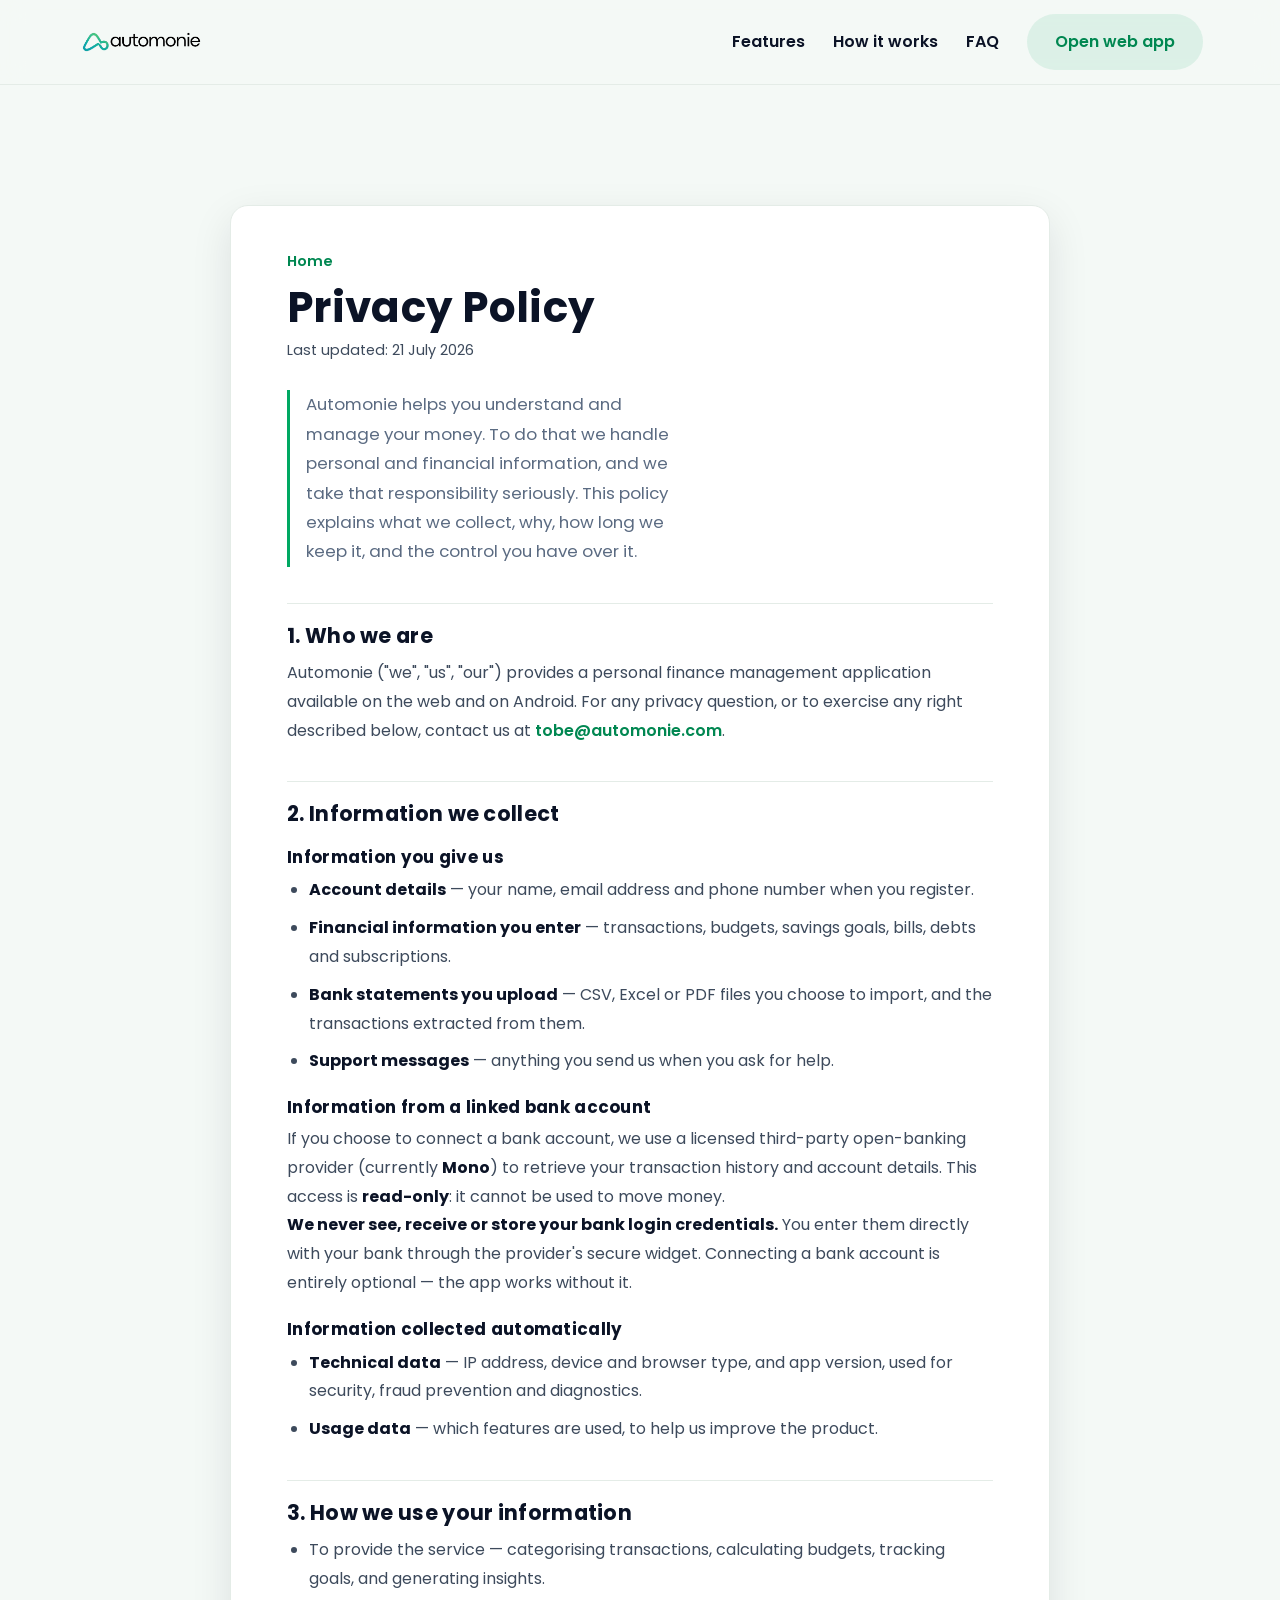
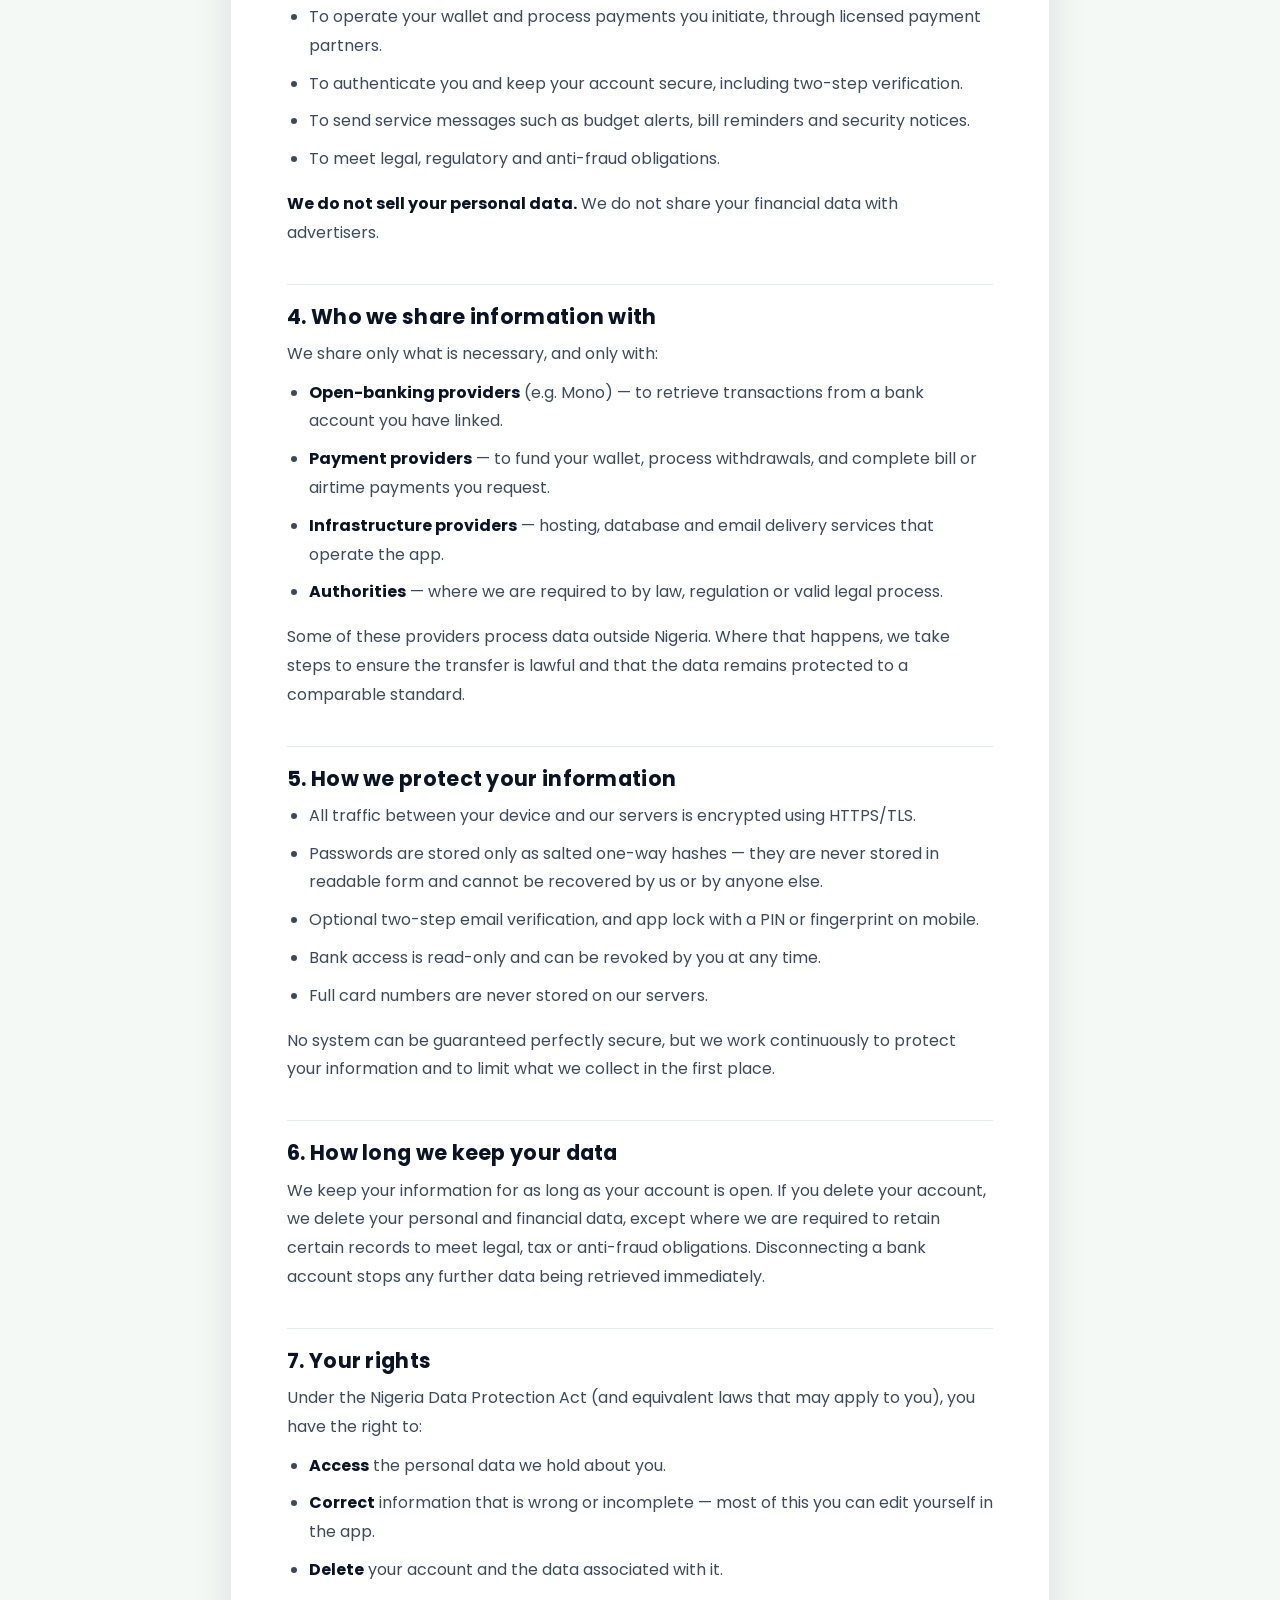
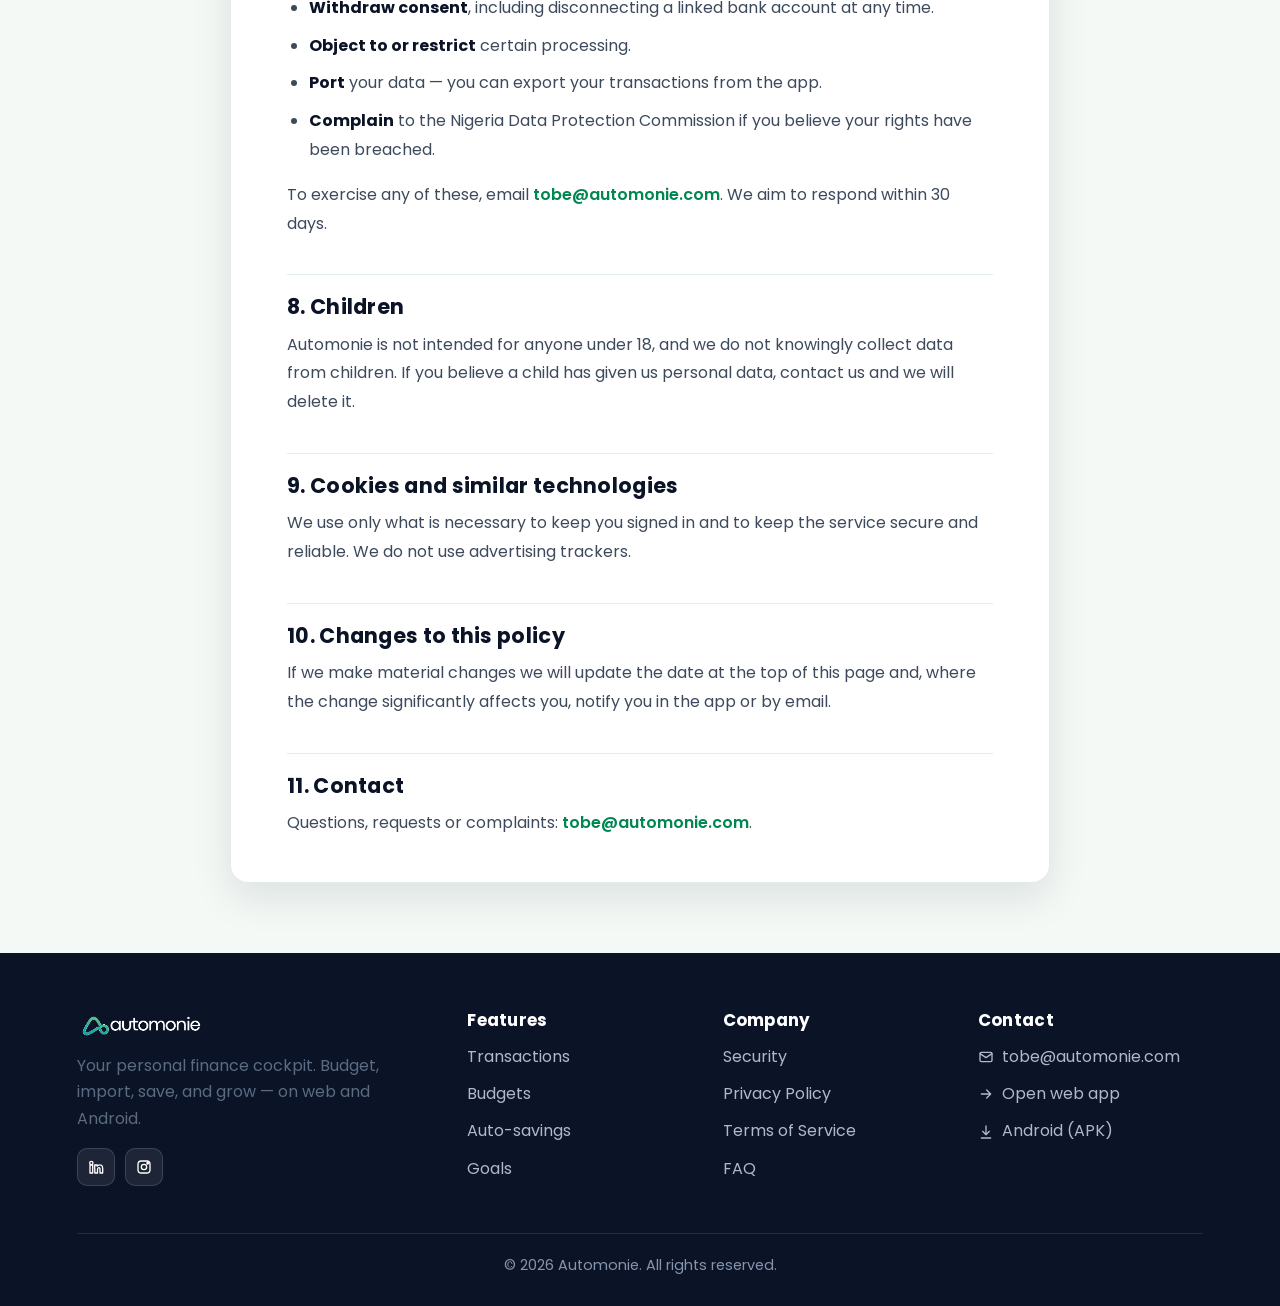
==== privacy.html @ 07c2c946 "Add privacy/terms pages, security section, trust strip, social cards, SEO (sitemap, robots, JSON-LD)" ====
<!DOCTYPE html>
<html lang="en">
<head>
<meta charset="UTF-8" />
<meta name="viewport" content="width=device-width, initial-scale=1.0" />
<title>Privacy Policy — Automonie</title>
<meta name="description" content="How Automonie collects, uses, stores and protects your personal and financial information, and the rights you have under the Nigeria Data Protection Act." />
<meta name="theme-color" content="#0b1326" />
<link rel="canonical" href="https://automonie.com/privacy.html" />
<meta property="og:type" content="website" />
<meta property="og:site_name" content="Automonie" />
<meta property="og:title" content="Privacy Policy — Automonie" />
<meta property="og:description" content="How Automonie collects, uses, stores and protects your personal and financial information." />
<meta property="og:url" content="https://automonie.com/privacy.html" />
<meta property="og:image" content="https://automonie.com/assets/og-cover.png" />
<meta name="twitter:card" content="summary_large_image" />
<link rel="icon" type="image/png" href="assets/logo-mark.png" />
<link rel="preconnect" href="https://fonts.googleapis.com" />
<link rel="preconnect" href="https://fonts.gstatic.com" crossorigin />
<link href="https://fonts.googleapis.com/css2?family=Poppins:wght@400;500;600;700&display=swap" rel="stylesheet" />
<link rel="stylesheet" href="assets/site.css" />
</head>
<body>
<header class="nav" id="top">
  <a href="index.html#top" class="brand"><img src="assets/logo-full-dark.png" alt="Automonie" class="brand-img"></a>
  <nav class="nav-links" id="navLinks">
    <a href="index.html#features">Features</a>
    <a href="index.html#how">How it works</a>
    <a href="index.html#faq">FAQ</a>
    <a class="btn btn-ghost" data-app="web">Open web app</a>
  </nav>
  <button class="nav-toggle" id="navToggle" aria-label="Menu"><svg class="ic" style="width:26px;height:26px" viewBox="0 0 24 24"><path d="M3 6h18M3 12h18M3 18h18"/></svg></button>
</header>

<section class="legal">
  <div class="legal-in">
    <div class="crumbs"><a href="index.html">Home</a> <span>/</span> <span>Privacy Policy</span></div>
    <h1>Privacy Policy</h1>
    <p class="legal-meta">Last updated: 21 July 2026</p>

    <p class="lead">Automonie helps you understand and manage your money. To do that we handle personal and financial information, and we take that responsibility seriously. This policy explains what we collect, why, how long we keep it, and the control you have over it.</p>

    <h2>1. Who we are</h2>
    <p>Automonie ("we", "us", "our") provides a personal finance management application available on the web and on Android. For any privacy question, or to exercise any right described below, contact us at <a href="mailto:tobe@automonie.com">tobe@automonie.com</a>.</p>

    <h2>2. Information we collect</h2>
    <h3>Information you give us</h3>
    <ul>
      <li><strong>Account details</strong> — your name, email address and phone number when you register.</li>
      <li><strong>Financial information you enter</strong> — transactions, budgets, savings goals, bills, debts and subscriptions.</li>
      <li><strong>Bank statements you upload</strong> — CSV, Excel or PDF files you choose to import, and the transactions extracted from them.</li>
      <li><strong>Support messages</strong> — anything you send us when you ask for help.</li>
    </ul>

    <h3>Information from a linked bank account</h3>
    <p>If you choose to connect a bank account, we use a licensed third-party open-banking provider (currently <strong>Mono</strong>) to retrieve your transaction history and account details. This access is <strong>read-only</strong>: it cannot be used to move money.</p>
    <p><strong>We never see, receive or store your bank login credentials.</strong> You enter them directly with your bank through the provider's secure widget. Connecting a bank account is entirely optional — the app works without it.</p>

    <h3>Information collected automatically</h3>
    <ul>
      <li><strong>Technical data</strong> — IP address, device and browser type, and app version, used for security, fraud prevention and diagnostics.</li>
      <li><strong>Usage data</strong> — which features are used, to help us improve the product.</li>
    </ul>

    <h2>3. How we use your information</h2>
    <ul>
      <li>To provide the service — categorising transactions, calculating budgets, tracking goals, and generating insights.</li>
      <li>To operate your wallet and process payments you initiate, through licensed payment partners.</li>
      <li>To authenticate you and keep your account secure, including two-step verification.</li>
      <li>To send service messages such as budget alerts, bill reminders and security notices.</li>
      <li>To meet legal, regulatory and anti-fraud obligations.</li>
    </ul>
    <p><strong>We do not sell your personal data.</strong> We do not share your financial data with advertisers.</p>

    <h2>4. Who we share information with</h2>
    <p>We share only what is necessary, and only with:</p>
    <ul>
      <li><strong>Open-banking providers</strong> (e.g. Mono) — to retrieve transactions from a bank account you have linked.</li>
      <li><strong>Payment providers</strong> — to fund your wallet, process withdrawals, and complete bill or airtime payments you request.</li>
      <li><strong>Infrastructure providers</strong> — hosting, database and email delivery services that operate the app.</li>
      <li><strong>Authorities</strong> — where we are required to by law, regulation or valid legal process.</li>
    </ul>
    <p>Some of these providers process data outside Nigeria. Where that happens, we take steps to ensure the transfer is lawful and that the data remains protected to a comparable standard.</p>

    <h2>5. How we protect your information</h2>
    <ul>
      <li>All traffic between your device and our servers is encrypted using HTTPS/TLS.</li>
      <li>Passwords are stored only as salted one-way hashes — they are never stored in readable form and cannot be recovered by us or by anyone else.</li>
      <li>Optional two-step email verification, and app lock with a PIN or fingerprint on mobile.</li>
      <li>Bank access is read-only and can be revoked by you at any time.</li>
      <li>Full card numbers are never stored on our servers.</li>
    </ul>
    <p>No system can be guaranteed perfectly secure, but we work continuously to protect your information and to limit what we collect in the first place.</p>

    <h2>6. How long we keep your data</h2>
    <p>We keep your information for as long as your account is open. If you delete your account, we delete your personal and financial data, except where we are required to retain certain records to meet legal, tax or anti-fraud obligations. Disconnecting a bank account stops any further data being retrieved immediately.</p>

    <h2>7. Your rights</h2>
    <p>Under the Nigeria Data Protection Act (and equivalent laws that may apply to you), you have the right to:</p>
    <ul>
      <li><strong>Access</strong> the personal data we hold about you.</li>
      <li><strong>Correct</strong> information that is wrong or incomplete — most of this you can edit yourself in the app.</li>
      <li><strong>Delete</strong> your account and the data associated with it.</li>
      <li><strong>Withdraw consent</strong>, including disconnecting a linked bank account at any time.</li>
      <li><strong>Object to or restrict</strong> certain processing.</li>
      <li><strong>Port</strong> your data — you can export your transactions from the app.</li>
      <li><strong>Complain</strong> to the Nigeria Data Protection Commission if you believe your rights have been breached.</li>
    </ul>
    <p>To exercise any of these, email <a href="mailto:tobe@automonie.com">tobe@automonie.com</a>. We aim to respond within 30 days.</p>

    <h2>8. Children</h2>
    <p>Automonie is not intended for anyone under 18, and we do not knowingly collect data from children. If you believe a child has given us personal data, contact us and we will delete it.</p>

    <h2>9. Cookies and similar technologies</h2>
    <p>We use only what is necessary to keep you signed in and to keep the service secure and reliable. We do not use advertising trackers.</p>

    <h2>10. Changes to this policy</h2>
    <p>If we make material changes we will update the date at the top of this page and, where the change significantly affects you, notify you in the app or by email.</p>

    <h2>11. Contact</h2>
    <p>Questions, requests or complaints: <a href="mailto:tobe@automonie.com">tobe@automonie.com</a>.</p>
  </div>
</section>

<footer class="footer" id="contact">
  <div class="footer-grid">
    <div>
      <div class="brand"><img src="assets/logo-full-light.png" alt="Automonie" class="brand-img"></div>
      <p class="muted">Your personal finance cockpit. Budget, import, save, and grow — on web and Android.</p>
      <div class="social">
        <a href="https://www.linkedin.com/company/automonie/" target="_blank" rel="noopener" aria-label="Automonie on LinkedIn"><svg class="ic" viewBox="0 0 24 24"><path d="M4.98 3.5a2.5 2.5 0 1 1 0 5 2.5 2.5 0 0 1 0-5zM3 9h4v12H3zM10 9h3.8v1.7h.05a4.2 4.2 0 0 1 3.75-2c4 0 4.4 2.4 4.4 5.6V21h-4v-5.2c0-1.25 0-2.85-1.75-2.85s-2 1.35-2 2.75V21h-4z"/></svg></a>
        <a href="https://www.instagram.com/automonie.ng/" target="_blank" rel="noopener" aria-label="Automonie on Instagram"><svg class="ic" viewBox="0 0 24 24"><rect x="3" y="3" width="18" height="18" rx="5"/><circle cx="12" cy="12" r="4"/><circle cx="17.5" cy="6.5" r="1.2"/></svg></a>
      </div>
    </div>
    <div><h4>Features</h4><a href="features/transactions.html">Transactions</a><a href="features/budgets.html">Budgets</a><a href="features/auto-savings.html">Auto-savings</a><a href="features/goals.html">Goals</a></div>
    <div><h4>Company</h4><a href="index.html#security">Security</a><a href="privacy.html">Privacy Policy</a><a href="terms.html">Terms of Service</a><a href="index.html#faq">FAQ</a></div>
    <div><h4>Contact</h4>
      <a href="mailto:tobe@automonie.com"><svg class="ic" viewBox="0 0 24 24"><rect x="3" y="5" width="18" height="14" rx="2"/><path d="M3 7l9 6 9-6"/></svg> tobe@automonie.com</a>
      <a data-app="web"><svg class="ic" viewBox="0 0 24 24"><path d="M5 12h14M13 6l6 6-6 6"/></svg> Open web app</a>
      <a data-app="apk"><svg class="ic" viewBox="0 0 24 24"><path d="M12 3v12M7 11l5 5 5-5M5 21h14"/></svg> Android (APK)</a>
    </div>
  </div>
  <div class="footer-bottom">© <span id="year"></span> Automonie. All rights reserved.</div>
</footer>

<script src="assets/site.js"></script>
</body>
</html>
---- assets/site.css ----
/* ===== Automonie marketing site — shared styles ===== */
:root{
  --green:#00a862; --green-d:#008751; --mint:#38d39f;
  --navy:#0b1326; --navy-2:#131d33;
  --bg:#f4f9f6; --card:#fff; --text:#0b1326; --muted:#5b6b82; --border:#e4ece7;
  --gold:#f7c948; --radius:18px; --shadow:0 14px 40px rgba(11,19,38,.10); --maxw:1140px;
}
*{box-sizing:border-box;margin:0;padding:0}
html{scroll-behavior:smooth}
body{font-family:'Poppins',system-ui,sans-serif;color:var(--text);background:var(--bg);line-height:1.65;-webkit-font-smoothing:antialiased;overflow-x:hidden}
h1,h2,h3,h4{font-weight:700;line-height:1.12;letter-spacing:.3px}
a{color:inherit;text-decoration:none}
svg{display:block}
img{max-width:100%}
.ic{width:1.25em;height:1.25em;stroke:currentColor;stroke-width:2;fill:none;stroke-linecap:round;stroke-linejoin:round}
.grad{background:linear-gradient(120deg,var(--green),var(--mint));-webkit-background-clip:text;background-clip:text;-webkit-text-fill-color:transparent}
.eyebrow{display:inline-block;font-weight:700;font-size:.82rem;letter-spacing:.16em;text-transform:uppercase;color:var(--green-d);margin-bottom:14px}
.muted{color:var(--muted)}

/* Buttons */
.btn{display:inline-flex;align-items:center;gap:9px;font-family:inherit;font-weight:600;font-size:1rem;padding:13px 26px;border-radius:999px;cursor:pointer;border:2px solid transparent;transition:transform .15s,box-shadow .15s,background .15s,color .15s;white-space:nowrap}
.btn:hover{transform:translateY(-3px)}
.btn .ic{width:18px;height:18px}
.btn-primary{background:var(--green);color:#fff;box-shadow:0 10px 26px rgba(0,168,98,.34)}
.btn-primary:hover{background:var(--green-d)}
.btn-outline{background:transparent;color:var(--navy);border-color:var(--border)}
.btn-outline:hover{border-color:var(--green);color:var(--green-d)}
.btn-ghost{background:rgba(0,168,98,.1);color:var(--green-d)}
.btn-dark{background:var(--navy);color:#fff}
/* App-store style buttons */
.store{display:inline-flex;align-items:center;gap:11px;background:#0b1326;color:#fff;border-radius:14px;padding:10px 20px;border:1px solid rgba(255,255,255,.14);transition:transform .15s,background .15s}
.store:hover{transform:translateY(-3px);background:#16213e}
.store .ic{width:24px;height:24px;stroke-width:1.6}
.store small{display:block;font-size:.66rem;color:rgba(255,255,255,.7);line-height:1.2;font-weight:500}
.store b{display:block;font-size:1.02rem;font-weight:700;line-height:1.15}
.store.light{background:#fff;color:var(--navy);border-color:var(--border)}
.store.light small{color:var(--muted)}

/* Nav */
.nav{position:sticky;top:0;z-index:50;display:flex;align-items:center;justify-content:space-between;gap:20px;padding:14px 6vw;background:rgba(244,249,246,.82);backdrop-filter:blur(12px);border-bottom:1px solid var(--border)}
.brand{font-weight:700;font-size:1.4rem;color:var(--navy);display:flex;align-items:center;gap:8px}
.brand .logo{width:30px;height:30px;border-radius:9px;background:linear-gradient(135deg,var(--green),var(--mint));display:grid;place-items:center;color:#fff}
.brand .logo .ic{width:18px;height:18px}
.brand-accent{color:var(--green-d)}
.brand-img{height:30px;width:auto;display:block}
.footer .brand-img{height:30px}
.nav-links{display:flex;align-items:center;gap:28px;font-weight:600}
.nav-links a:not(.btn):hover{color:var(--green-d)}
.nav-toggle{display:none;background:none;border:none;cursor:pointer;color:var(--navy)}

/* Features dropdown */
.has-drop{position:relative}
.drop-btn{display:inline-flex;align-items:center;gap:6px;cursor:pointer;font-weight:600;color:inherit;background:none;border:none;font-family:inherit;font-size:1rem}
.drop-btn:hover{color:var(--green-d)}
.drop-btn .ic{width:16px;height:16px;transition:transform .2s}
.has-drop:hover .drop-btn .ic,.has-drop:focus-within .drop-btn .ic{transform:rotate(180deg)}
.drop-menu{position:absolute;top:calc(100% + 14px);left:50%;transform:translateX(-50%) translateY(8px);background:#fff;border:1px solid var(--border);border-radius:18px;box-shadow:var(--shadow);padding:12px;width:380px;display:grid;grid-template-columns:1fr 1fr;gap:4px;opacity:0;visibility:hidden;transition:opacity .18s,transform .18s;z-index:60}
.drop-menu::before{content:'';position:absolute;top:-16px;left:0;right:0;height:16px}
.has-drop:hover .drop-menu,.has-drop:focus-within .drop-menu{opacity:1;visibility:visible;transform:translateX(-50%) translateY(0)}
.drop-menu a{display:flex;gap:11px;align-items:center;padding:10px 12px;border-radius:12px;font-size:.92rem;font-weight:600;color:var(--navy)}
.drop-menu a:hover{background:rgba(0,168,98,.09)}
.drop-menu a .di{width:38px;height:38px;border-radius:11px;display:grid;place-items:center;background:rgba(0,168,98,.12);color:var(--green-d);flex-shrink:0}
.drop-menu a .di .ic{width:20px;height:20px}
.drop-menu a small{display:block;color:var(--muted);font-weight:500;font-size:.76rem;margin-top:1px}

/* Hero */
.hero{max-width:var(--maxw);margin:0 auto;padding:72px 6vw 64px;display:grid;grid-template-columns:1.05fr .95fr;gap:44px;align-items:center}
.hero h1{font-size:clamp(2.5rem,5.5vw,4rem)}
.lead{font-size:1.18rem;color:var(--muted);margin:20px 0 30px;max-width:36ch}
.hero-cta{display:flex;gap:14px;flex-wrap:wrap}
.hero-trust{margin-top:26px;display:flex;gap:14px;flex-wrap:wrap;color:var(--muted);font-size:.92rem;font-weight:600;align-items:center}
.hero-trust span{display:inline-flex;align-items:center;gap:6px}
.hero-trust .ic{width:16px;height:16px;color:var(--green-d)}
.hero-art{position:relative;display:flex;justify-content:center;align-items:center;min-height:520px;perspective:1600px}

/* ===== Realistic devices ===== */
.float{animation:float 6.5s ease-in-out infinite}
.float-b{animation-delay:-2.2s}.float-c{animation-delay:-4.4s}
@keyframes float{0%,100%{transform:translateY(0)}50%{transform:translateY(-15px)}}

/* Phone */
.dvc{position:relative;width:300px;max-width:80vw;border-radius:46px;background:linear-gradient(150deg,#39445c,#0a0d14 62%);padding:13px;box-shadow:0 50px 95px -22px rgba(0,0,0,.62),inset 0 0 0 1.5px rgba(255,255,255,.05);transition:transform .6s cubic-bezier(.2,.7,.2,1)}
.dvc::after{content:'';position:absolute;right:-3px;top:128px;width:3px;height:62px;background:#2b3346;border-radius:0 3px 3px 0}
.dvc::before{content:'';position:absolute;left:-3px;top:96px;width:3px;height:34px;background:#2b3346;border-radius:3px 0 0 3px;box-shadow:0 50px 0 #2b3346,0 96px 0 #2b3346}
.dvc .scrn{position:relative;border-radius:34px;overflow:hidden;background:#0b1326}
.dvc .bar{height:34px;position:relative;background:#0b1326}
.dvc .bar .isl{position:absolute;left:50%;top:10px;transform:translateX(-50%);width:38%;height:13px;background:#05070d;border-radius:10px}
.dvc .bar .t{position:absolute;left:24px;top:8px;font-size:12px;font-weight:600;color:#e3e9f2;letter-spacing:.3px}
.dvc .bar .bt{position:absolute;right:22px;top:13px;width:22px;height:11px;border:1.4px solid rgba(227,233,242,.8);border-radius:3px}
.dvc .bar .bt::after{content:'';position:absolute;inset:2px;right:6px;background:var(--mint);border-radius:1px}
.dvc .scrn>img{width:100%;display:block}
.dvc .glare{position:absolute;inset:0;border-radius:34px;pointer-events:none;background:linear-gradient(125deg,rgba(255,255,255,.16),rgba(255,255,255,0) 38%);z-index:3}

/* Browser */
.bvc{position:relative;width:580px;max-width:92vw;border-radius:14px;overflow:hidden;background:#0b0e16;box-shadow:0 50px 95px -22px rgba(0,0,0,.6);transition:transform .6s cubic-bezier(.2,.7,.2,1)}
.bvc .top{display:flex;gap:7px;align-items:center;padding:11px 15px;background:#161d2e;border-bottom:1px solid rgba(255,255,255,.05)}
.bvc .top i{width:11px;height:11px;border-radius:50%;display:block}
.bvc .top i:nth-child(1){background:#ff5f57}.bvc .top i:nth-child(2){background:#febc2e}.bvc .top i:nth-child(3){background:#28c840}
.bvc .url{margin-left:12px;flex:1;background:#0b1326;color:#8190a8;font-size:.74rem;border-radius:20px;padding:5px 14px;white-space:nowrap;overflow:hidden;text-overflow:ellipsis}
.bvc>img{width:100%;display:block}

/* Tilts */
.tilt-l{transform:perspective(1500px) rotateY(13deg) rotateX(3deg)}
.tilt-r{transform:perspective(1500px) rotateY(-13deg) rotateX(3deg)}
.dvc.tilt-l:hover,.dvc.tilt-r:hover,.bvc.tilt-l:hover,.bvc.tilt-r:hover{transform:perspective(1500px) rotateY(0) rotateX(0) scale(1.02)}

/* Decorative shapes (PiggyVest-style) */
.deco{position:absolute;z-index:1;pointer-events:none}
.deco.flower{width:120px;height:120px;color:var(--gold);animation:spin 24s linear infinite}
.deco.cross{width:84px;height:84px;color:var(--mint);animation:float 7s ease-in-out infinite}
.deco.ring{width:150px;height:150px;border-radius:50%;border:14px solid rgba(0,168,98,.16)}
@keyframes spin{to{transform:rotate(360deg)}}

/* Sections */
.section{max-width:var(--maxw);margin:0 auto;padding:74px 6vw}
.section-head{text-align:center;margin-bottom:46px}
.section-head h2{font-size:clamp(1.9rem,3.6vw,2.6rem)}
.section-head p{color:var(--muted);font-size:1.1rem;max-width:54ch;margin:10px auto 0}

/* Feature grid */
.grid{display:grid;grid-template-columns:repeat(3,1fr);gap:22px}
.card{background:var(--card);border:1px solid var(--border);border-radius:var(--radius);padding:30px;transition:transform .2s,box-shadow .2s}
.card:hover{transform:translateY(-8px);box-shadow:var(--shadow)}
.card-ic{width:56px;height:56px;border-radius:15px;display:grid;place-items:center;background:rgba(0,168,98,.12);color:var(--green-d);margin-bottom:18px}
.card-ic .ic{width:26px;height:26px;stroke-width:1.8}
.card h3{font-size:1.25rem;margin-bottom:8px}
.card p{color:var(--muted);font-size:1rem}
.card .more{display:inline-flex;align-items:center;gap:6px;margin-top:14px;color:var(--green-d);font-weight:700;font-size:.95rem}
.card .more .ic{width:16px;height:16px}
a.card{display:block}

/* ===== Feature panels (PiggyVest-style) ===== */
.fpanel{padding:78px 6vw;overflow:hidden}
.fpanel .fp-in{max-width:var(--maxw);margin:0 auto;display:flex;gap:60px;align-items:center;justify-content:space-between;flex-wrap:wrap}
.fpanel.alt .fp-in{flex-direction:row-reverse}
.fp-copy{flex:1 1 340px;max-width:520px}
.fp-copy h3{font-size:clamp(2rem,3.6vw,2.7rem);line-height:1.1;margin:6px 0 16px;color:#fff;font-weight:700}
.fp-copy p{font-size:1.14rem;line-height:1.7;color:rgba(255,255,255,.86);max-width:460px}
.fp-copy .eyebrow{color:rgba(255,255,255,.9)}
.fp-copy .more{display:inline-flex;align-items:center;gap:8px;margin-top:22px;color:#fff;font-weight:700;border-bottom:2px solid rgba(255,255,255,.5);padding-bottom:3px;transition:gap .2s,border-color .2s}
.fp-copy .more:hover{gap:13px;border-color:#fff}
.fp-copy .more .ic{width:18px;height:18px}
.fp-device{flex:1 1 360px;position:relative;display:flex;justify-content:center;align-items:center;min-height:520px;perspective:1600px}
.fpanel.g{background:linear-gradient(135deg,#0a7a4f,#055f3c)}
.fpanel.m{background:linear-gradient(135deg,#0e9f6e,#0a7a4f)}
.fpanel.d{background:linear-gradient(135deg,#16213e,#0b1326)}
.fpanel.blue{background:linear-gradient(135deg,#1f44d6,#1230a6)}
@media (max-width:760px){.fp-device{min-height:430px}}

/* Stats band */
.stats{display:flex;flex-wrap:wrap;gap:16px;justify-content:center;max-width:var(--maxw);margin:-10px auto 0;padding:0 6vw 30px}
.stat{flex:1;min-width:150px;text-align:center;background:var(--card);border:1px solid var(--border);border-radius:var(--radius);padding:24px 16px;transition:transform .2s}
.stat:hover{transform:translateY(-6px)}
.stat .num{font-size:2.1rem;font-weight:800;color:var(--green-d);line-height:1}
.stat .lab{color:#5b6b82;font-size:.88rem;margin-top:7px}

/* How it works */
.how{background:var(--navy);color:#fff;padding:84px 6vw}
.how-inner{max-width:var(--maxw);margin:0 auto}
.how .section-head h2{color:#fff}
.how .eyebrow{color:var(--mint)}
.steps{display:grid;grid-template-columns:repeat(3,1fr);gap:24px}
.step{background:var(--navy-2);border:1px solid rgba(255,255,255,.08);border-radius:var(--radius);padding:30px}
.step-no{width:46px;height:46px;border-radius:50%;background:linear-gradient(135deg,var(--green),var(--mint));color:#fff;font-weight:700;display:grid;place-items:center;font-size:1.25rem;margin-bottom:18px}
.step h3{margin-bottom:8px}
.step p{color:#aebacb}

/* CTA band */
.cta-band{text-align:center;padding:96px 6vw;color:#fff;position:relative;overflow:hidden;
  background:linear-gradient(120deg,rgba(0,135,81,.92),rgba(0,168,98,.88)),url('https://images.unsplash.com/photo-1579621970588-a35d0e7ab9b6?auto=format&fit=crop&w=1600&q=70') center/cover no-repeat;
  background-color:var(--green-d)}
.cta-band h2{font-size:clamp(1.7rem,3.6vw,2.4rem);margin-bottom:26px}
.cta-band .hero-cta{justify-content:center}
.cta-band .btn-primary{background:#fff;color:var(--green-d);box-shadow:none}

/* Lifestyle band */
.life{display:grid;grid-template-columns:1fr 1fr;gap:0;max-width:none}
.life .life-img{min-height:380px;background:linear-gradient(135deg,#0b1326,#131d33),url('https://images.unsplash.com/photo-1601597111158-2fceff292cdc?auto=format&fit=crop&w=1000&q=70') center/cover no-repeat;background-blend-mode:overlay}
.life .life-copy{padding:60px 6vw;display:flex;flex-direction:column;justify-content:center}
.life .life-copy h2{font-size:clamp(1.7rem,3.4vw,2.4rem);margin-bottom:14px}
.life .life-copy p{color:var(--muted);font-size:1.08rem;margin-bottom:14px}
.life .life-list{list-style:none;display:flex;flex-direction:column;gap:12px;margin-top:8px}
.life .life-list li{display:flex;align-items:center;gap:10px;font-weight:600}
.life .life-list .ic{width:20px;height:20px;color:var(--green-d)}
@media (max-width:860px){.life{grid-template-columns:1fr}.life .life-img{min-height:240px}}

/* FAQ */
.faq{max-width:760px;margin:0 auto;display:flex;flex-direction:column;gap:12px}
.faq details{background:var(--card);border:1px solid var(--border);border-radius:14px;padding:2px 22px;transition:box-shadow .2s}
.faq details[open]{box-shadow:var(--shadow)}
.faq summary{cursor:pointer;font-weight:600;font-size:1.08rem;padding:16px 0;list-style:none;display:flex;justify-content:space-between;align-items:center;gap:14px}
.faq summary::-webkit-details-marker{display:none}
.faq summary .ic{width:20px;height:20px;color:var(--green-d);transition:transform .2s;flex-shrink:0}
.faq details[open] summary .ic{transform:rotate(45deg)}
.faq p{color:var(--muted);padding-bottom:18px}

/* Footer */
.footer{background:var(--navy);color:#cdd6e6;padding:58px 6vw 28px}
.footer-grid{max-width:var(--maxw);margin:0 auto;display:grid;grid-template-columns:1.6fr 1fr 1fr 1fr;gap:30px}
.footer h4{color:#fff;margin-bottom:14px;font-size:1.05rem}
.footer a{display:flex;align-items:center;gap:8px;color:#aebacb;margin-bottom:11px}
.footer a:hover{color:var(--mint)}
.footer a .ic{width:16px;height:16px}
.footer .brand{color:#fff;margin-bottom:12px}
.footer-bottom{max-width:var(--maxw);margin:36px auto 0;padding-top:20px;border-top:1px solid rgba(255,255,255,.1);text-align:center;font-size:.9rem;color:#8595ad}

/* Scroll reveal */
.reveal{opacity:0;transform:translateY(28px);transition:opacity .7s ease,transform .7s ease}
.reveal.in{opacity:1;transform:none}
.reveal[data-d="1"]{transition-delay:.1s}.reveal[data-d="2"]{transition-delay:.2s}.reveal[data-d="3"]{transition-delay:.3s}

/* ===== Feature page hero ===== */
.fhero{position:relative;overflow:hidden;color:#fff;padding:60px 6vw 78px}
.fhero.g{background:linear-gradient(135deg,#0a7a4f,#055f3c)}
.fhero.m{background:linear-gradient(135deg,#0e9f6e,#0a7a4f)}
.fhero.d{background:linear-gradient(135deg,#16213e,#0b1326)}
.fhero.blue{background:linear-gradient(135deg,#1f44d6,#1230a6)}
.fhero-in{max-width:var(--maxw);margin:0 auto;display:flex;gap:60px;align-items:center;justify-content:space-between;flex-wrap:wrap}
.fhero-copy{flex:1 1 360px;max-width:540px}
.fhero-copy h1{font-size:clamp(2.4rem,5vw,3.6rem);margin:8px 0 18px}
.fhero-copy p{font-size:1.18rem;line-height:1.7;color:rgba(255,255,255,.88);max-width:470px}
.fhero-copy .hero-cta{margin-top:30px}
.fhero-device{flex:1 1 340px;position:relative;display:flex;justify-content:center;align-items:center;min-height:540px;perspective:1600px}
.crumbs{max-width:var(--maxw);margin:0 auto 6px;font-size:.9rem;color:rgba(255,255,255,.75);font-weight:600;display:flex;gap:8px;align-items:center}
.crumbs a:hover{color:#fff}
/* feature highlights */
.fhi{display:grid;grid-template-columns:repeat(3,1fr);gap:22px}
.fhi .card h3{font-size:1.15rem}
/* more-features strip */
.morefeat{display:flex;gap:14px;flex-wrap:wrap;justify-content:center}
.morefeat a{display:inline-flex;align-items:center;gap:9px;background:var(--card);border:1px solid var(--border);border-radius:999px;padding:10px 20px;font-weight:600;transition:transform .15s,box-shadow .15s,color .15s}
.morefeat a:hover{transform:translateY(-3px);box-shadow:var(--shadow);color:var(--green-d)}
.morefeat a .ic{width:18px;height:18px;color:var(--green-d)}

/* Responsive */
@media (max-width:860px){
  .hero{grid-template-columns:1fr;text-align:center;padding-top:44px}
  .lead{max-width:none;margin-inline:auto}.hero-cta,.hero-trust{justify-content:center}
  .hero-art{order:-1;min-height:440px}
  .grid,.steps,.fhi{grid-template-columns:1fr}
  .footer-grid{grid-template-columns:1fr 1fr}
  .fhero-in{flex-direction:column-reverse;text-align:center}
  .fhero-copy .hero-cta{justify-content:center}
  .crumbs{justify-content:center}
  /* Mobile nav becomes a stacked panel; dropdown expands inline */
  .nav-links{position:fixed;inset:62px 0 auto 0;flex-direction:column;align-items:stretch;gap:0;background:var(--bg);border-bottom:1px solid var(--border);padding:10px 6vw 20px;display:none;max-height:calc(100vh - 62px);overflow:auto}
  .nav-links.open{display:flex}.nav-links>a{padding:12px 0;width:100%}
  .has-drop{width:100%}
  .drop-btn{width:100%;justify-content:space-between;padding:12px 0}
  .drop-menu{position:static;transform:none;opacity:1;visibility:visible;box-shadow:none;border:none;width:100%;grid-template-columns:1fr;padding:0 0 6px;background:transparent}
  .drop-menu a{padding:10px 8px}
  .has-drop:hover .drop-btn .ic{transform:none}
  .nav-toggle{display:block}
}
@media (max-width:520px){.footer-grid{grid-template-columns:1fr}.tilt-l,.tilt-r{transform:none}}
@media (prefers-reduced-motion:reduce){*{animation:none!important;transition:none!important}.reveal{opacity:1;transform:none}}

/* ===== Legal pages (privacy, terms) ===== */
.legal{padding:120px 20px 70px;background:var(--bg)}
.legal-in{max-width:820px;margin:0 auto;background:var(--card);border:1px solid var(--border);
  border-radius:var(--radius);box-shadow:var(--shadow);padding:44px clamp(20px,5vw,56px)}
.legal-in h1{font-size:clamp(30px,5vw,42px);line-height:1.15;margin:10px 0 6px}
.legal-meta{color:var(--muted);font-size:.9rem;margin-bottom:26px}
.legal-in .lead{font-size:1.05rem;color:var(--muted);line-height:1.75;
  border-left:3px solid var(--green);padding-left:16px;margin:0 0 34px}
.legal-in h2{font-size:1.3rem;margin:36px 0 12px;padding-top:20px;border-top:1px solid var(--border)}
.legal-in h3{font-size:1.05rem;margin:22px 0 8px;color:var(--navy)}
.legal-in p,.legal-in li{color:#3d4a5c;line-height:1.8}
.legal-in ul{margin:10px 0 16px;padding-left:22px}
.legal-in li{margin-bottom:9px}
.legal-in a{color:var(--green-d);font-weight:600}
.legal-in strong{color:var(--navy)}

/* ===== Trust strip ===== */
.trust-strip{max-width:var(--maxw);margin:0 auto;padding:0 20px 10px}
.trust-in{display:flex;flex-wrap:wrap;gap:14px;justify-content:center;align-items:center;
  background:var(--card);border:1px solid var(--border);border-radius:999px;
  padding:14px 22px;box-shadow:var(--shadow)}
.trust-in span{display:inline-flex;align-items:center;gap:8px;color:var(--muted);
  font-size:.86rem;font-weight:600;white-space:nowrap}
.trust-in .ic{width:17px;height:17px;color:var(--green)}
.trust-sep{width:1px;height:18px;background:var(--border)}
@media(max-width:760px){.trust-in{border-radius:var(--radius)}.trust-sep{display:none}}

/* ===== Security section ===== */
.sec{background:linear-gradient(180deg,var(--navy) 0%,var(--navy-2) 100%);
  padding:78px 20px;color:#fff}
.sec-in{max-width:var(--maxw);margin:0 auto}
.sec .section-head h2,.sec .section-head p{color:#fff}
.sec .section-head p{opacity:.75}
.sec-grid{display:grid;grid-template-columns:repeat(auto-fit,minmax(260px,1fr));gap:18px;margin-top:34px}
.sec-card{background:rgba(255,255,255,.05);border:1px solid rgba(255,255,255,.12);
  border-radius:var(--radius);padding:24px;transition:transform .25s ease,border-color .25s ease}
.sec-card:hover{transform:translateY(-4px);border-color:var(--mint)}
.sec-ic{width:44px;height:44px;border-radius:12px;display:grid;place-items:center;
  background:rgba(56,211,159,.16);margin-bottom:14px}
.sec-ic .ic{width:22px;height:22px;color:var(--mint)}
.sec-card h3{font-size:1.05rem;margin-bottom:7px;color:#fff}
.sec-card p{color:rgba(255,255,255,.72);font-size:.93rem;line-height:1.7}
.sec-note{margin-top:26px;text-align:center;color:rgba(255,255,255,.6);font-size:.88rem}

/* ===== Footer social ===== */
.social{display:flex;gap:10px;margin-top:16px}
.social a{width:38px;height:38px;border-radius:10px;display:grid;place-items:center;
  background:rgba(255,255,255,.08);border:1px solid rgba(255,255,255,.14);transition:all .2s ease}
.social a:hover{background:var(--green);border-color:var(--green);transform:translateY(-2px)}
.social .ic{width:19px;height:19px;color:#fff}
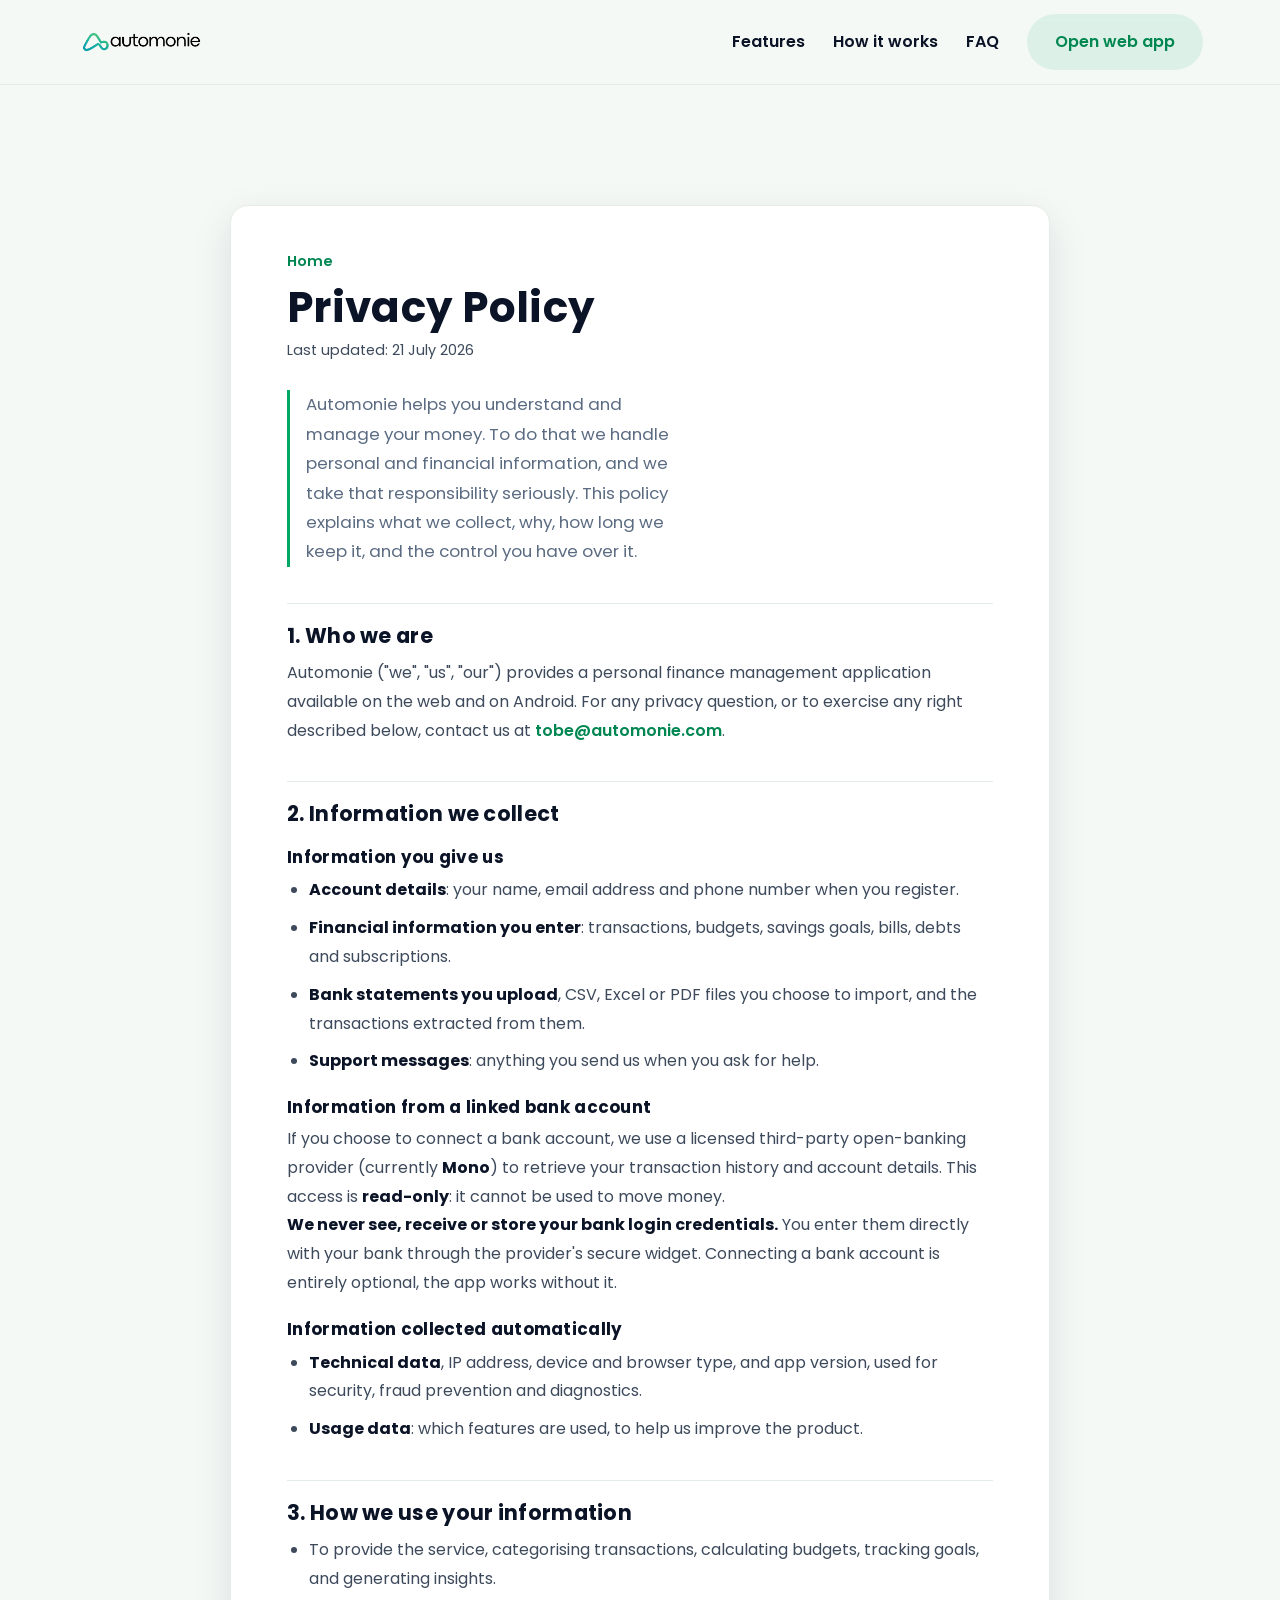
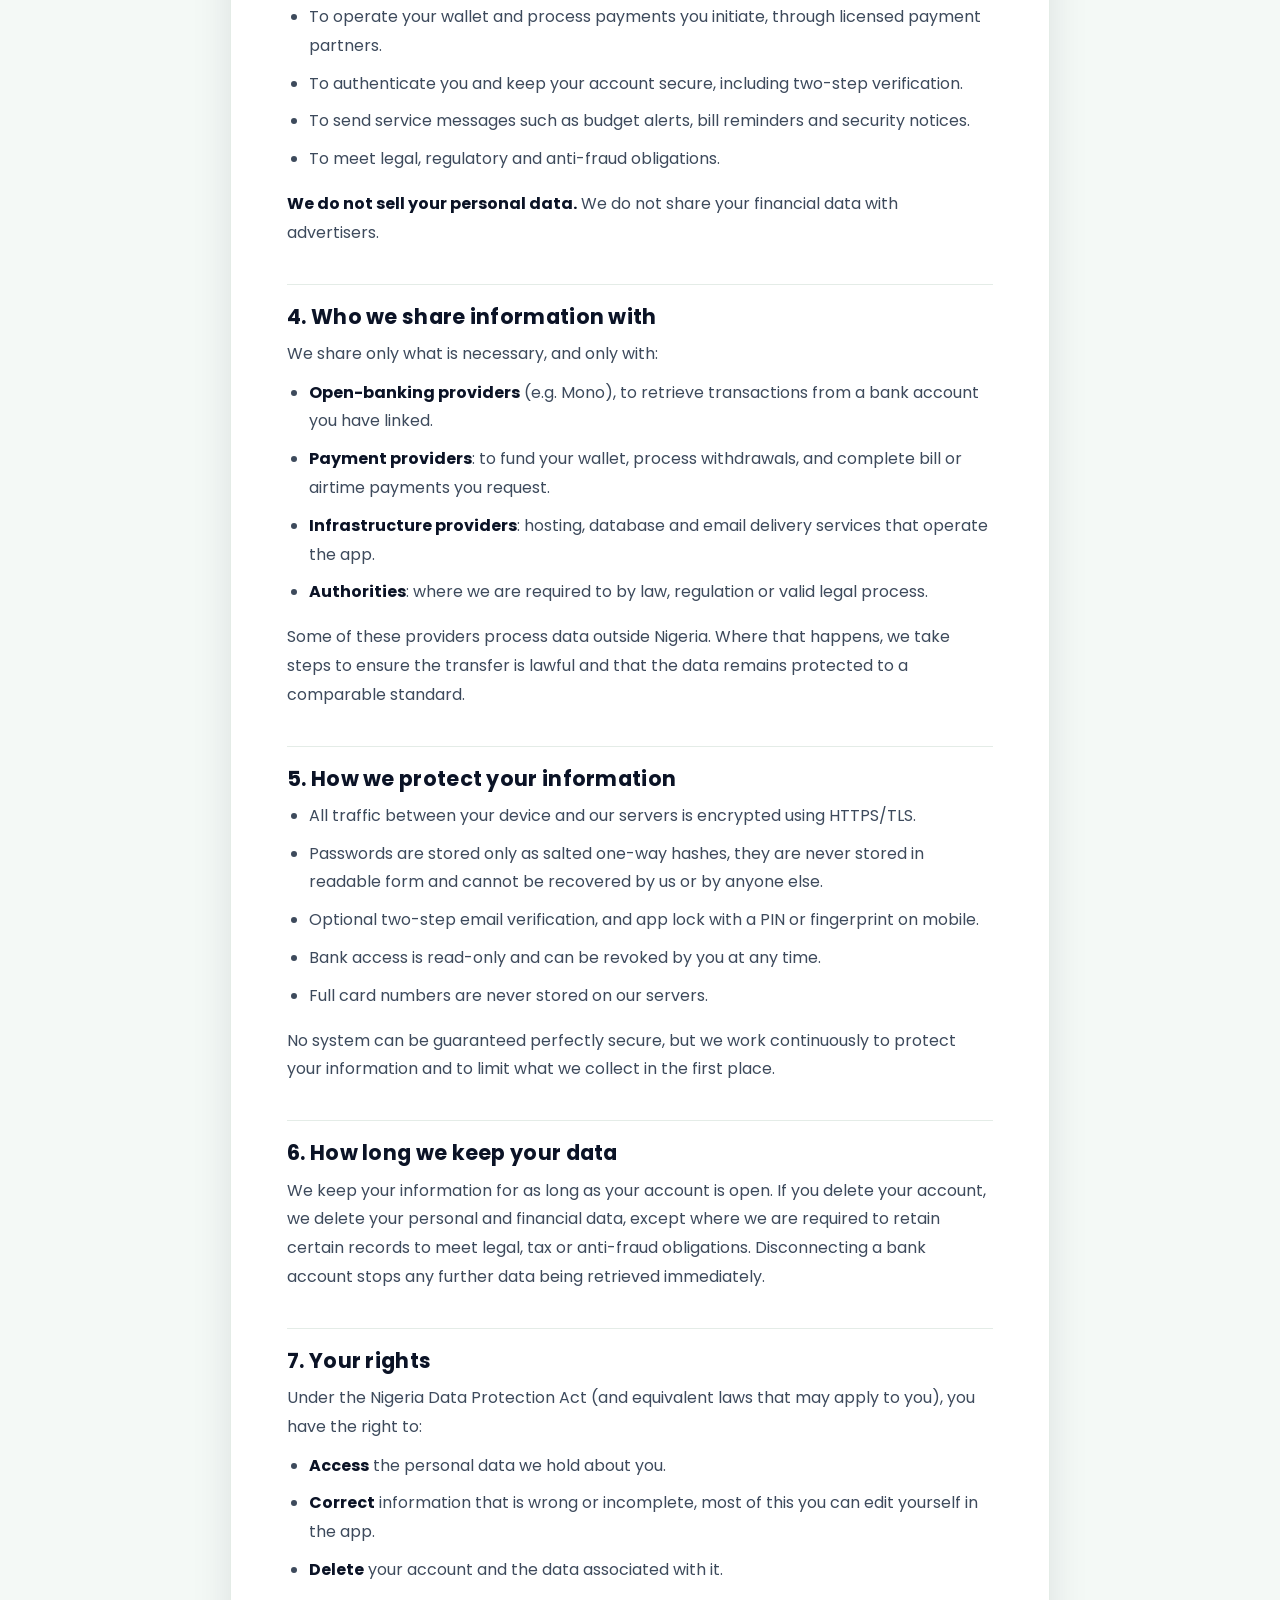
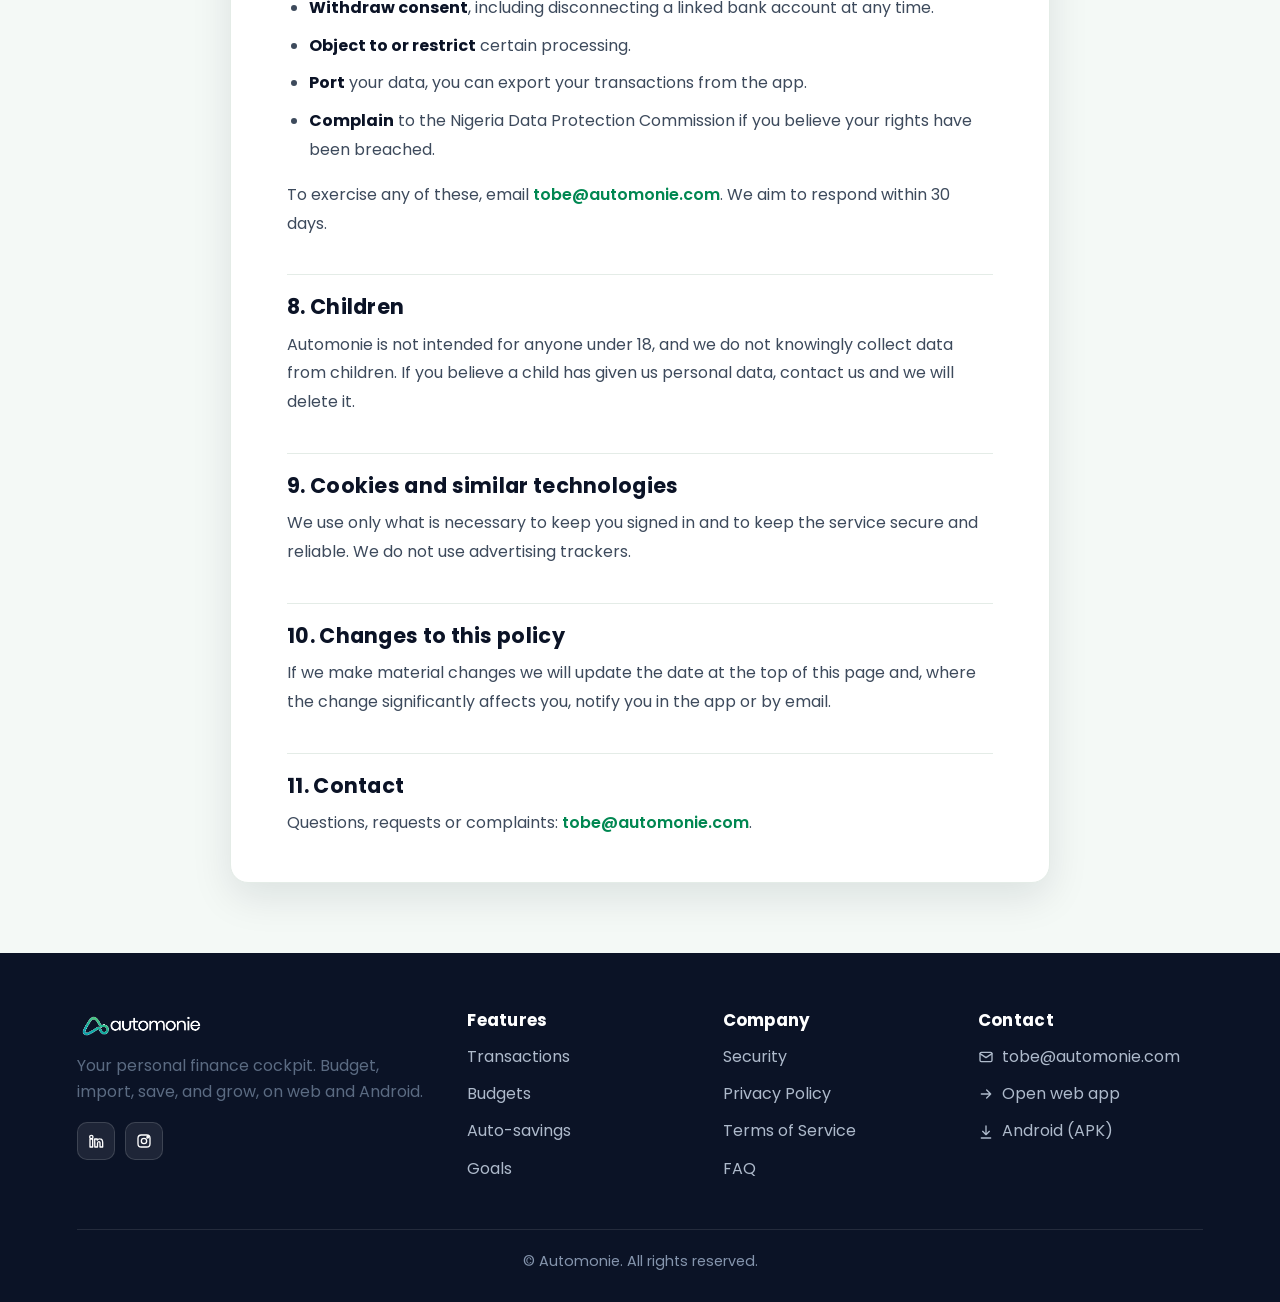
==== commit 5bab76ed: "Remove em dashes site-wide, add real Nigerian lifestyle photos, definition-list colons" ====
--- a/privacy.html
+++ b/privacy.html
@@ -3,13 +3,13 @@
 <head>
 <meta charset="UTF-8" />
 <meta name="viewport" content="width=device-width, initial-scale=1.0" />
-<title>Privacy Policy — Automonie</title>
+<title>Privacy Policy | Automonie</title>
 <meta name="description" content="How Automonie collects, uses, stores and protects your personal and financial information, and the rights you have under the Nigeria Data Protection Act." />
 <meta name="theme-color" content="#0b1326" />
 <link rel="canonical" href="https://automonie.com/privacy.html" />
 <meta property="og:type" content="website" />
 <meta property="og:site_name" content="Automonie" />
-<meta property="og:title" content="Privacy Policy — Automonie" />
+<meta property="og:title" content="Privacy Policy | Automonie" />
 <meta property="og:description" content="How Automonie collects, uses, stores and protects your personal and financial information." />
 <meta property="og:url" content="https://automonie.com/privacy.html" />
 <meta property="og:image" content="https://automonie.com/assets/og-cover.png" />
@@ -46,25 +46,25 @@
     <h2>2. Information we collect</h2>
     <h3>Information you give us</h3>
     <ul>
-      <li><strong>Account details</strong> — your name, email address and phone number when you register.</li>
-      <li><strong>Financial information you enter</strong> — transactions, budgets, savings goals, bills, debts and subscriptions.</li>
-      <li><strong>Bank statements you upload</strong> — CSV, Excel or PDF files you choose to import, and the transactions extracted from them.</li>
-      <li><strong>Support messages</strong> — anything you send us when you ask for help.</li>
+      <li><strong>Account details</strong>: your name, email address and phone number when you register.</li>
+      <li><strong>Financial information you enter</strong>: transactions, budgets, savings goals, bills, debts and subscriptions.</li>
+      <li><strong>Bank statements you upload</strong>, CSV, Excel or PDF files you choose to import, and the transactions extracted from them.</li>
+      <li><strong>Support messages</strong>: anything you send us when you ask for help.</li>
     </ul>
 
     <h3>Information from a linked bank account</h3>
     <p>If you choose to connect a bank account, we use a licensed third-party open-banking provider (currently <strong>Mono</strong>) to retrieve your transaction history and account details. This access is <strong>read-only</strong>: it cannot be used to move money.</p>
-    <p><strong>We never see, receive or store your bank login credentials.</strong> You enter them directly with your bank through the provider's secure widget. Connecting a bank account is entirely optional — the app works without it.</p>
+    <p><strong>We never see, receive or store your bank login credentials.</strong> You enter them directly with your bank through the provider's secure widget. Connecting a bank account is entirely optional, the app works without it.</p>
 
     <h3>Information collected automatically</h3>
     <ul>
-      <li><strong>Technical data</strong> — IP address, device and browser type, and app version, used for security, fraud prevention and diagnostics.</li>
-      <li><strong>Usage data</strong> — which features are used, to help us improve the product.</li>
+      <li><strong>Technical data</strong>, IP address, device and browser type, and app version, used for security, fraud prevention and diagnostics.</li>
+      <li><strong>Usage data</strong>: which features are used, to help us improve the product.</li>
     </ul>
 
     <h2>3. How we use your information</h2>
     <ul>
-      <li>To provide the service — categorising transactions, calculating budgets, tracking goals, and generating insights.</li>
+      <li>To provide the service, categorising transactions, calculating budgets, tracking goals, and generating insights.</li>
       <li>To operate your wallet and process payments you initiate, through licensed payment partners.</li>
       <li>To authenticate you and keep your account secure, including two-step verification.</li>
       <li>To send service messages such as budget alerts, bill reminders and security notices.</li>
@@ -75,17 +75,17 @@
     <h2>4. Who we share information with</h2>
     <p>We share only what is necessary, and only with:</p>
     <ul>
-      <li><strong>Open-banking providers</strong> (e.g. Mono) — to retrieve transactions from a bank account you have linked.</li>
-      <li><strong>Payment providers</strong> — to fund your wallet, process withdrawals, and complete bill or airtime payments you request.</li>
-      <li><strong>Infrastructure providers</strong> — hosting, database and email delivery services that operate the app.</li>
-      <li><strong>Authorities</strong> — where we are required to by law, regulation or valid legal process.</li>
+      <li><strong>Open-banking providers</strong> (e.g. Mono), to retrieve transactions from a bank account you have linked.</li>
+      <li><strong>Payment providers</strong>: to fund your wallet, process withdrawals, and complete bill or airtime payments you request.</li>
+      <li><strong>Infrastructure providers</strong>: hosting, database and email delivery services that operate the app.</li>
+      <li><strong>Authorities</strong>: where we are required to by law, regulation or valid legal process.</li>
     </ul>
     <p>Some of these providers process data outside Nigeria. Where that happens, we take steps to ensure the transfer is lawful and that the data remains protected to a comparable standard.</p>
 
     <h2>5. How we protect your information</h2>
     <ul>
       <li>All traffic between your device and our servers is encrypted using HTTPS/TLS.</li>
-      <li>Passwords are stored only as salted one-way hashes — they are never stored in readable form and cannot be recovered by us or by anyone else.</li>
+      <li>Passwords are stored only as salted one-way hashes, they are never stored in readable form and cannot be recovered by us or by anyone else.</li>
       <li>Optional two-step email verification, and app lock with a PIN or fingerprint on mobile.</li>
       <li>Bank access is read-only and can be revoked by you at any time.</li>
       <li>Full card numbers are never stored on our servers.</li>
@@ -99,11 +99,11 @@
     <p>Under the Nigeria Data Protection Act (and equivalent laws that may apply to you), you have the right to:</p>
     <ul>
       <li><strong>Access</strong> the personal data we hold about you.</li>
-      <li><strong>Correct</strong> information that is wrong or incomplete — most of this you can edit yourself in the app.</li>
+      <li><strong>Correct</strong> information that is wrong or incomplete, most of this you can edit yourself in the app.</li>
       <li><strong>Delete</strong> your account and the data associated with it.</li>
       <li><strong>Withdraw consent</strong>, including disconnecting a linked bank account at any time.</li>
       <li><strong>Object to or restrict</strong> certain processing.</li>
-      <li><strong>Port</strong> your data — you can export your transactions from the app.</li>
+      <li><strong>Port</strong> your data, you can export your transactions from the app.</li>
       <li><strong>Complain</strong> to the Nigeria Data Protection Commission if you believe your rights have been breached.</li>
     </ul>
     <p>To exercise any of these, email <a href="mailto:tobe@automonie.com">tobe@automonie.com</a>. We aim to respond within 30 days.</p>
@@ -126,7 +126,7 @@
   <div class="footer-grid">
     <div>
       <div class="brand"><img src="assets/logo-full-light.png" alt="Automonie" class="brand-img"></div>
-      <p class="muted">Your personal finance cockpit. Budget, import, save, and grow — on web and Android.</p>
+      <p class="muted">Your personal finance cockpit. Budget, import, save, and grow, on web and Android.</p>
       <div class="social">
         <a href="https://www.linkedin.com/company/automonie/" target="_blank" rel="noopener" aria-label="Automonie on LinkedIn"><svg class="ic" viewBox="0 0 24 24"><path d="M4.98 3.5a2.5 2.5 0 1 1 0 5 2.5 2.5 0 0 1 0-5zM3 9h4v12H3zM10 9h3.8v1.7h.05a4.2 4.2 0 0 1 3.75-2c4 0 4.4 2.4 4.4 5.6V21h-4v-5.2c0-1.25 0-2.85-1.75-2.85s-2 1.35-2 2.75V21h-4z"/></svg></a>
         <a href="https://www.instagram.com/automonie.ng/" target="_blank" rel="noopener" aria-label="Automonie on Instagram"><svg class="ic" viewBox="0 0 24 24"><rect x="3" y="3" width="18" height="18" rx="5"/><circle cx="12" cy="12" r="4"/><circle cx="17.5" cy="6.5" r="1.2"/></svg></a>
--- a/assets/site.css
+++ b/assets/site.css
@@ -1,4 +1,4 @@
-/* ===== Automonie marketing site — shared styles ===== */
+/* ===== Automonie marketing site, shared styles ===== */
 :root{
   --green:#00a862; --green-d:#008751; --mint:#38d39f;
   --navy:#0b1326; --navy-2:#131d33;
@@ -175,7 +175,7 @@
 
 /* Lifestyle band */
 .life{display:grid;grid-template-columns:1fr 1fr;gap:0;max-width:none}
-.life .life-img{min-height:380px;background:linear-gradient(135deg,#0b1326,#131d33),url('https://images.unsplash.com/photo-1601597111158-2fceff292cdc?auto=format&fit=crop&w=1000&q=70') center/cover no-repeat;background-blend-mode:overlay}
+.life .life-img{min-height:380px;background:linear-gradient(135deg,#0b1326,#131d33),url('https://images.unsplash.com/photo-1687422808424-4a8e78fa6ae8?auto=format&fit=crop&w=1000&q=70') center/cover no-repeat;background-blend-mode:overlay}
 .life .life-copy{padding:60px 6vw;display:flex;flex-direction:column;justify-content:center}
 .life .life-copy h2{font-size:clamp(1.7rem,3.4vw,2.4rem);margin-bottom:14px}
 .life .life-copy p{color:var(--muted);font-size:1.08rem;margin-bottom:14px}
@@ -228,7 +228,7 @@
 .fhi .card h3{font-size:1.15rem}
 /* more-features strip */
 .morefeat{display:flex;gap:14px;flex-wrap:wrap;justify-content:center}
-.morefeat a{display:inline-flex;align-items:center;gap:9px;background:var(--card);border:1px solid var(--border);border-radius:999px;padding:10px 20px;font-weight:600;transition:transform .15s,box-shadow .15s,color .15s}
+.morefeat a{display:inline-flex;align-items:center;gap:9px;background:var(--card);color:var(--navy);border:1px solid var(--border);border-radius:999px;padding:10px 20px;font-weight:600;transition:transform .15s,box-shadow .15s,color .15s}
 .morefeat a:hover{transform:translateY(-3px);box-shadow:var(--shadow);color:var(--green-d)}
 .morefeat a .ic{width:18px;height:18px;color:var(--green-d)}
 
@@ -305,3 +305,88 @@
   background:rgba(255,255,255,.08);border:1px solid rgba(255,255,255,.14);transition:all .2s ease}
 .social a:hover{background:var(--green);border-color:var(--green);transform:translateY(-2px)}
 .social .ic{width:19px;height:19px;color:#fff}
+
+/* ============================================================
+   VISUAL LAYER — illustrations, dividers, animated icons
+   ============================================================ */
+
+/* --- Wave / curve dividers between sections --- */
+.divider{display:block;width:100%;height:auto;line-height:0;margin:0;padding:0}
+.divider svg{display:block;width:100%;height:70px}
+.divider.flip svg{transform:rotate(180deg)}
+@media(max-width:700px){.divider svg{height:44px}}
+
+/* --- Animated SVG line drawing --- */
+@keyframes draw{to{stroke-dashoffset:0}}
+.draw path,.draw circle,.draw rect,.draw line,.draw polyline{
+  stroke-dasharray:var(--len,300);stroke-dashoffset:var(--len,300);
+  animation:draw 1.6s ease forwards}
+.draw.d2 path{animation-delay:.25s}
+.draw.d3 path{animation-delay:.5s}
+
+/* --- Icon micro-animations --- */
+@keyframes pulseSoft{0%,100%{transform:scale(1)}50%{transform:scale(1.09)}}
+@keyframes bobY{0%,100%{transform:translateY(0)}50%{transform:translateY(-6px)}}
+@keyframes spinSlow{to{transform:rotate(360deg)}}
+@keyframes sheen{0%{background-position:-180% 0}100%{background-position:180% 0}}
+.card:hover .card-ic{animation:pulseSoft .7s ease}
+.card-ic{transition:background .3s ease,transform .3s ease}
+.card:hover .card-ic{background:linear-gradient(135deg,var(--green),var(--mint));transform:rotate(-6deg)}
+.card:hover .card-ic .ic{color:#fff}
+.ic-bob{animation:bobY 3.4s ease-in-out infinite}
+.ic-spin{animation:spinSlow 14s linear infinite;transform-origin:50% 50%}
+
+/* --- Illustrated benefit band --- */
+.illus{padding:76px 20px;background:
+   radial-gradient(900px 300px at 12% 0%,rgba(0,168,98,.10),transparent 60%),
+   radial-gradient(800px 320px at 88% 100%,rgba(56,211,159,.12),transparent 60%),
+   var(--bg)}
+.illus-in{max-width:var(--maxw);margin:0 auto}
+.illus-grid{display:grid;grid-template-columns:repeat(auto-fit,minmax(220px,1fr));gap:22px;margin-top:38px}
+.ill{background:var(--card);border:1px solid var(--border);border-radius:var(--radius);
+  padding:26px 22px;text-align:center;transition:transform .3s ease,box-shadow .3s ease}
+.ill:hover{transform:translateY(-6px);box-shadow:var(--shadow)}
+.ill-art{width:86px;height:86px;margin:0 auto 16px;display:grid;place-items:center;
+  border-radius:24px;background:linear-gradient(135deg,rgba(0,168,98,.12),rgba(56,211,159,.20))}
+.ill-art svg{width:46px;height:46px;color:var(--green-d);overflow:visible}
+.ill h3{font-size:1.06rem;margin-bottom:7px}
+.ill p{color:var(--muted);font-size:.93rem;line-height:1.65}
+
+/* --- Animated stat ring --- */
+.ring-wrap{display:flex;gap:26px;flex-wrap:wrap;justify-content:center;margin-top:34px}
+.ring{position:relative;width:120px;height:120px;display:grid;place-items:center;text-align:center}
+.ring svg{position:absolute;inset:0;width:120px;height:120px;transform:rotate(-90deg)}
+.ring .track{fill:none;stroke:var(--border);stroke-width:9}
+.ring .bar{fill:none;stroke:url(#ringGrad);stroke-width:9;stroke-linecap:round;
+  stroke-dasharray:327;stroke-dashoffset:327;transition:stroke-dashoffset 1.4s cubic-bezier(.4,0,.2,1)}
+.ring.on .bar{stroke-dashoffset:var(--off,90)}
+.ring b{font-size:1.35rem;color:var(--navy);position:relative;z-index:1}
+.ring small{display:block;color:var(--muted);font-size:.72rem;font-weight:600;margin-top:2px}
+
+/* --- Decorative floating blobs (scoped, non-intrusive) --- */
+.blob-set{position:absolute;inset:0;overflow:hidden;pointer-events:none;z-index:0}
+.blob-set i{position:absolute;border-radius:50%;filter:blur(38px);opacity:.30}
+.blob-set i:nth-child(1){width:230px;height:230px;background:var(--green);top:-60px;left:-50px;animation:bobY 9s ease-in-out infinite}
+.blob-set i:nth-child(2){width:190px;height:190px;background:var(--mint);bottom:-50px;right:-40px;animation:bobY 11s ease-in-out infinite reverse}
+
+/* --- Shimmer accent on eyebrows --- */
+.eyebrow.shine{background:linear-gradient(90deg,var(--green-d),var(--mint),var(--green-d));
+  background-size:220% 100%;-webkit-background-clip:text;background-clip:text;
+  -webkit-text-fill-color:transparent;animation:sheen 4.5s linear infinite}
+
+@media (prefers-reduced-motion:reduce){
+  .ic-bob,.ic-spin,.blob-set i,.eyebrow.shine{animation:none}
+  .draw path,.draw circle,.draw rect,.draw line,.draw polyline{stroke-dashoffset:0;animation:none}
+}
+
+/* ===== Real-photo band ===== */
+.people{padding:78px 20px;background:var(--card);border-top:1px solid var(--border)}
+.people-in{max-width:var(--maxw);margin:0 auto}
+.photo-grid{display:grid;grid-template-columns:repeat(auto-fit,minmax(250px,1fr));gap:20px;margin-top:36px}
+.pcard{position:relative;border-radius:var(--radius);overflow:hidden;min-height:320px;box-shadow:var(--shadow);isolation:isolate;transition:transform .35s ease}
+.pcard:hover{transform:translateY(-6px)}
+.pcard img{width:100%;height:100%;min-height:320px;object-fit:cover;display:block;transition:transform .7s cubic-bezier(.2,.7,.2,1)}
+.pcard:hover img{transform:scale(1.06)}
+.pcard figcaption{position:absolute;inset:auto 0 0 0;padding:22px 20px 20px;background:linear-gradient(to top,rgba(11,19,38,.92),rgba(11,19,38,.55) 55%,transparent);color:#fff}
+.pcard figcaption b{display:block;font-size:1.06rem;margin-bottom:4px}
+.pcard figcaption span{font-size:.9rem;color:rgba(255,255,255,.8);line-height:1.55}
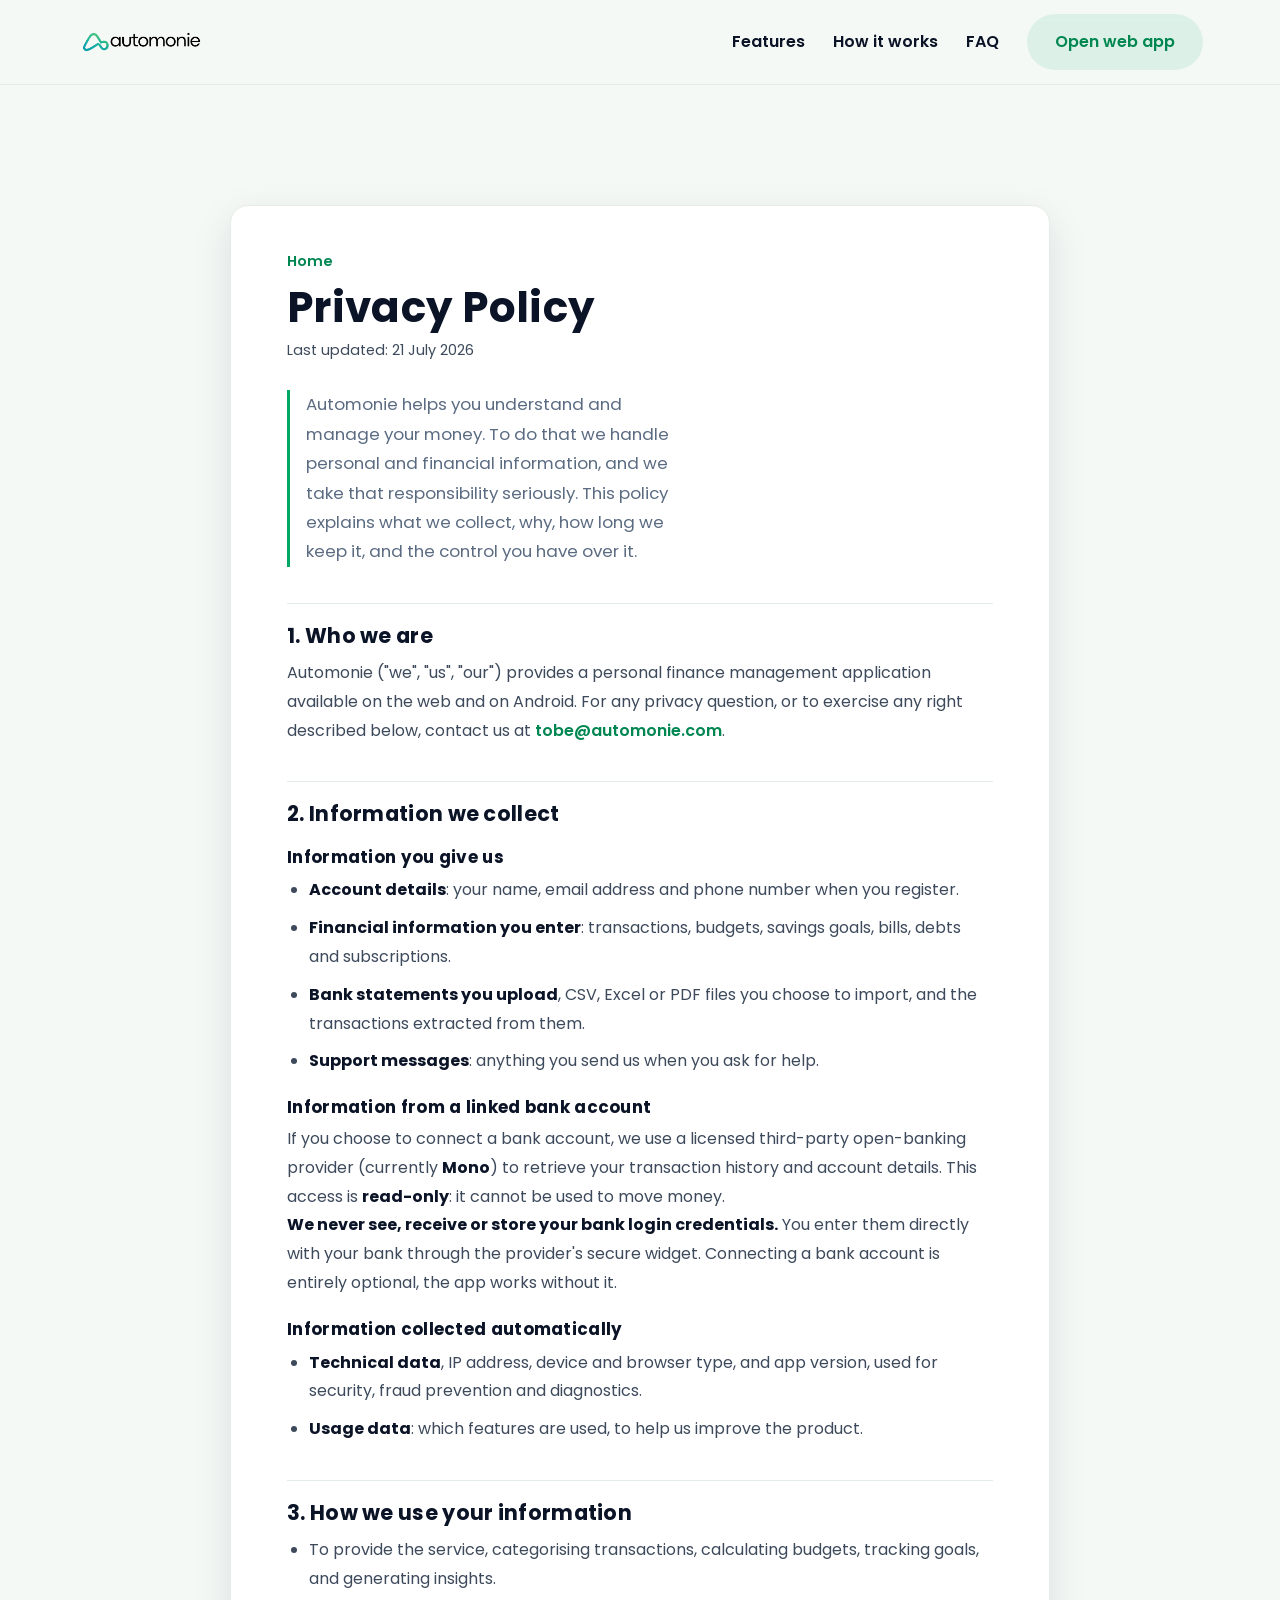
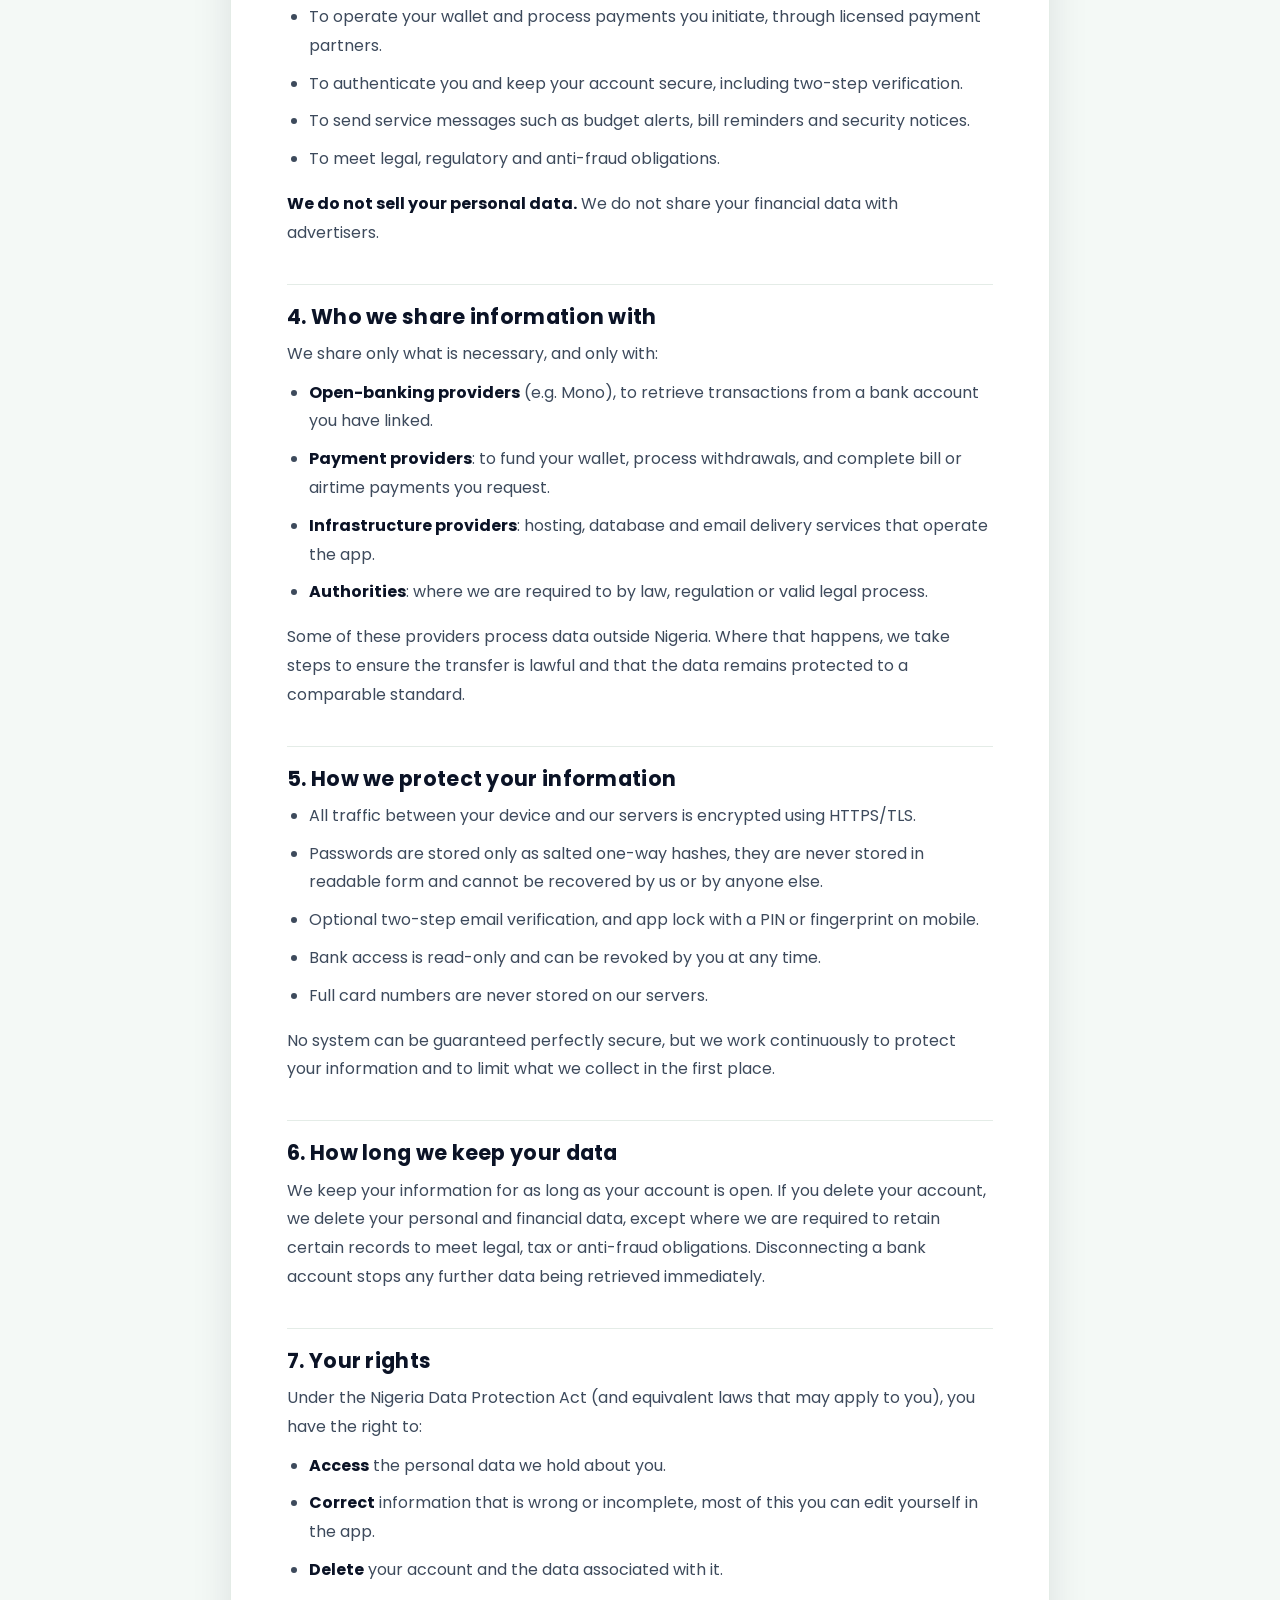
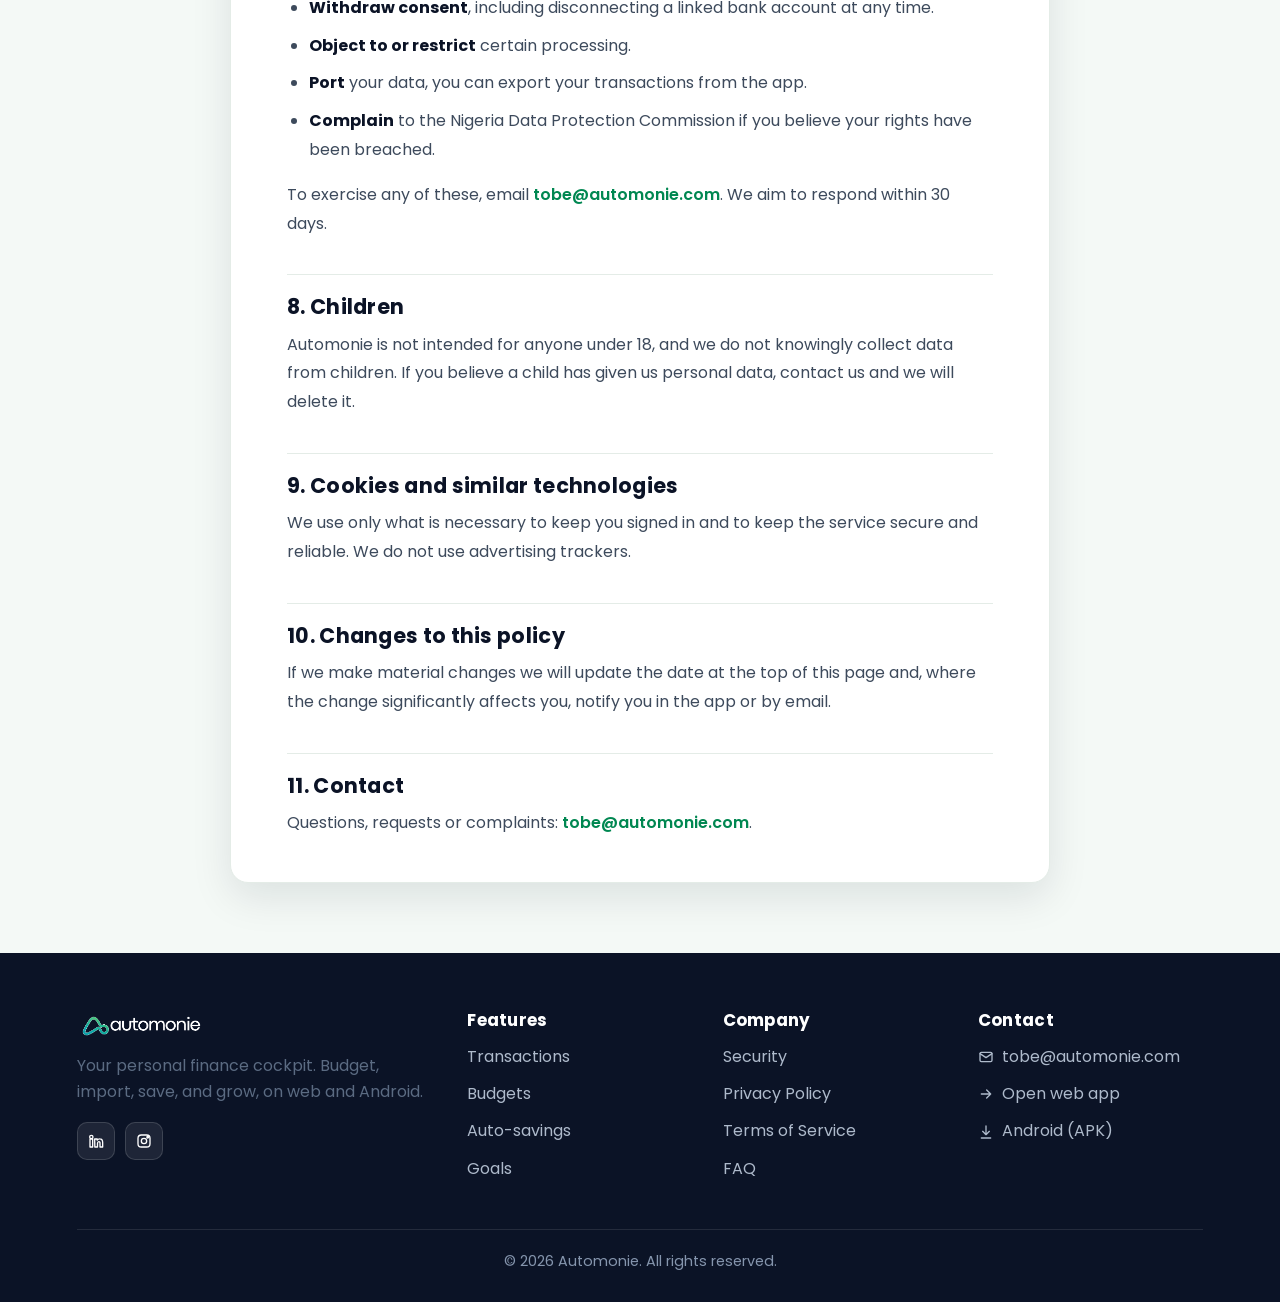
==== commit 214b16e3: "Make content visible without JS: gate reveal animation behind html.js + observer fallback" ====
--- a/privacy.html
+++ b/privacy.html
@@ -18,6 +18,7 @@
 <link rel="preconnect" href="https://fonts.googleapis.com" />
 <link rel="preconnect" href="https://fonts.gstatic.com" crossorigin />
 <link href="https://fonts.googleapis.com/css2?family=Poppins:wght@400;500;600;700&display=swap" rel="stylesheet" />
+<script>document.documentElement.className+=" js";</script>
 <link rel="stylesheet" href="assets/site.css" />
 </head>
 <body>
--- a/assets/site.css
+++ b/assets/site.css
@@ -205,8 +205,12 @@
 .footer-bottom{max-width:var(--maxw);margin:36px auto 0;padding-top:20px;border-top:1px solid rgba(255,255,255,.1);text-align:center;font-size:.9rem;color:#8595ad}
 
 /* Scroll reveal */
-.reveal{opacity:0;transform:translateY(28px);transition:opacity .7s ease,transform .7s ease}
-.reveal.in{opacity:1;transform:none}
+/* Content is visible by default. It is only hidden for the scroll-reveal
+   animation when JS has confirmed it is running (html.js), so a script error
+   or an unsupported browser can never leave the page blank. */
+.reveal{opacity:1;transform:none}
+.js .reveal{opacity:0;transform:translateY(28px);transition:opacity .7s ease,transform .7s ease}
+.js .reveal.in{opacity:1;transform:none}
 .reveal[data-d="1"]{transition-delay:.1s}.reveal[data-d="2"]{transition-delay:.2s}.reveal[data-d="3"]{transition-delay:.3s}
 
 /* ===== Feature page hero ===== */
